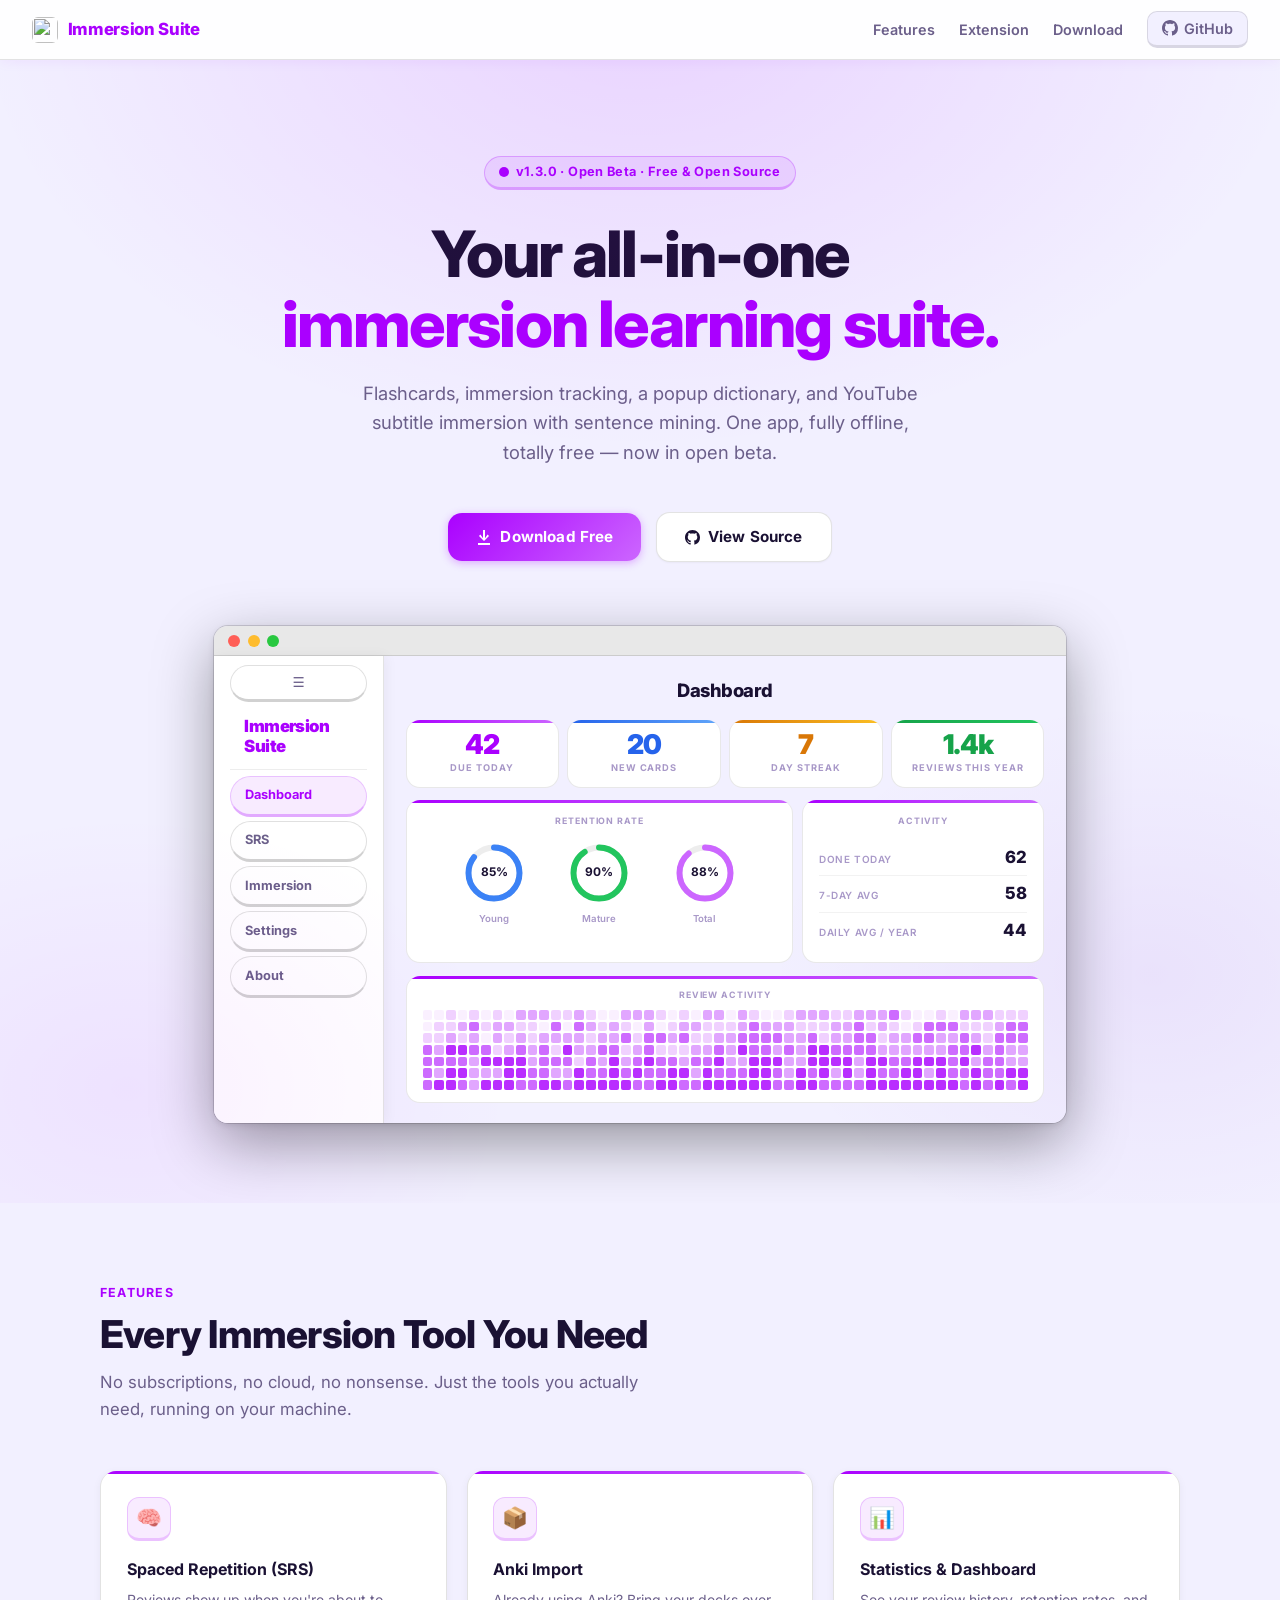
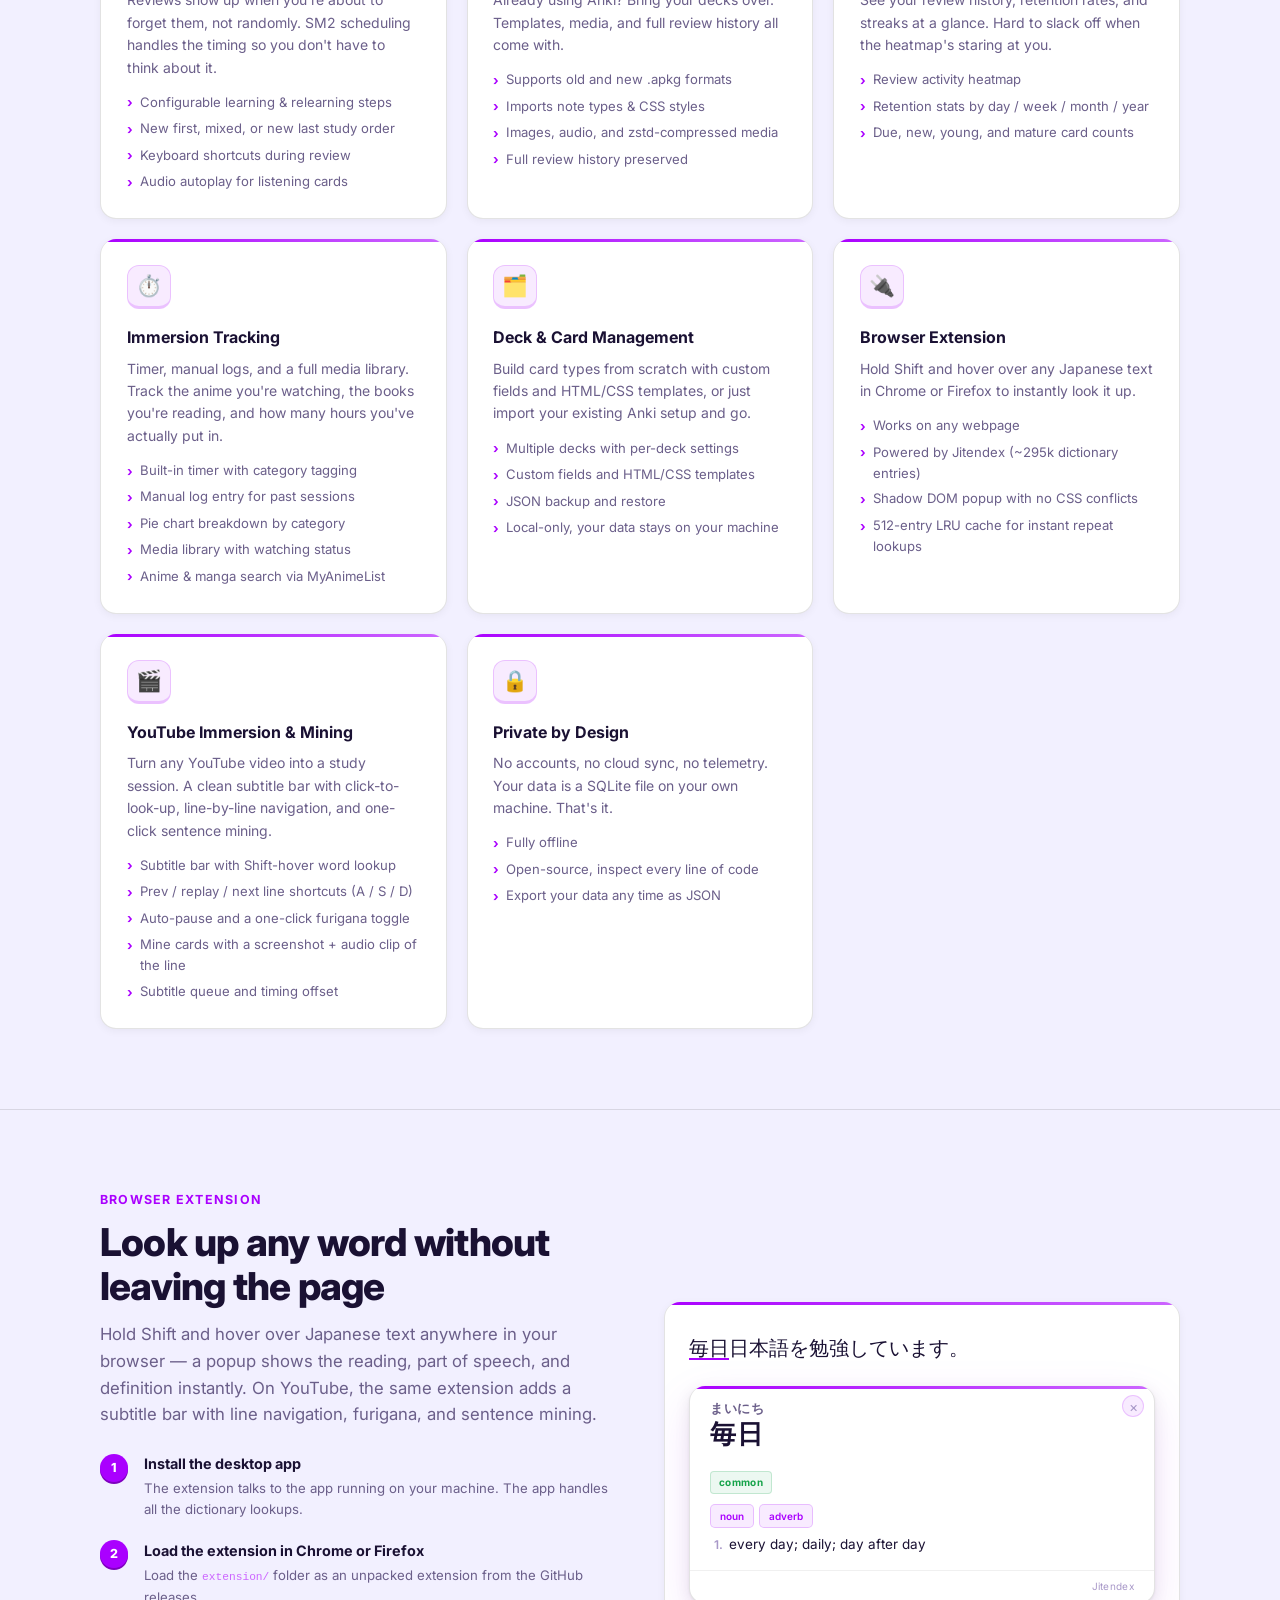
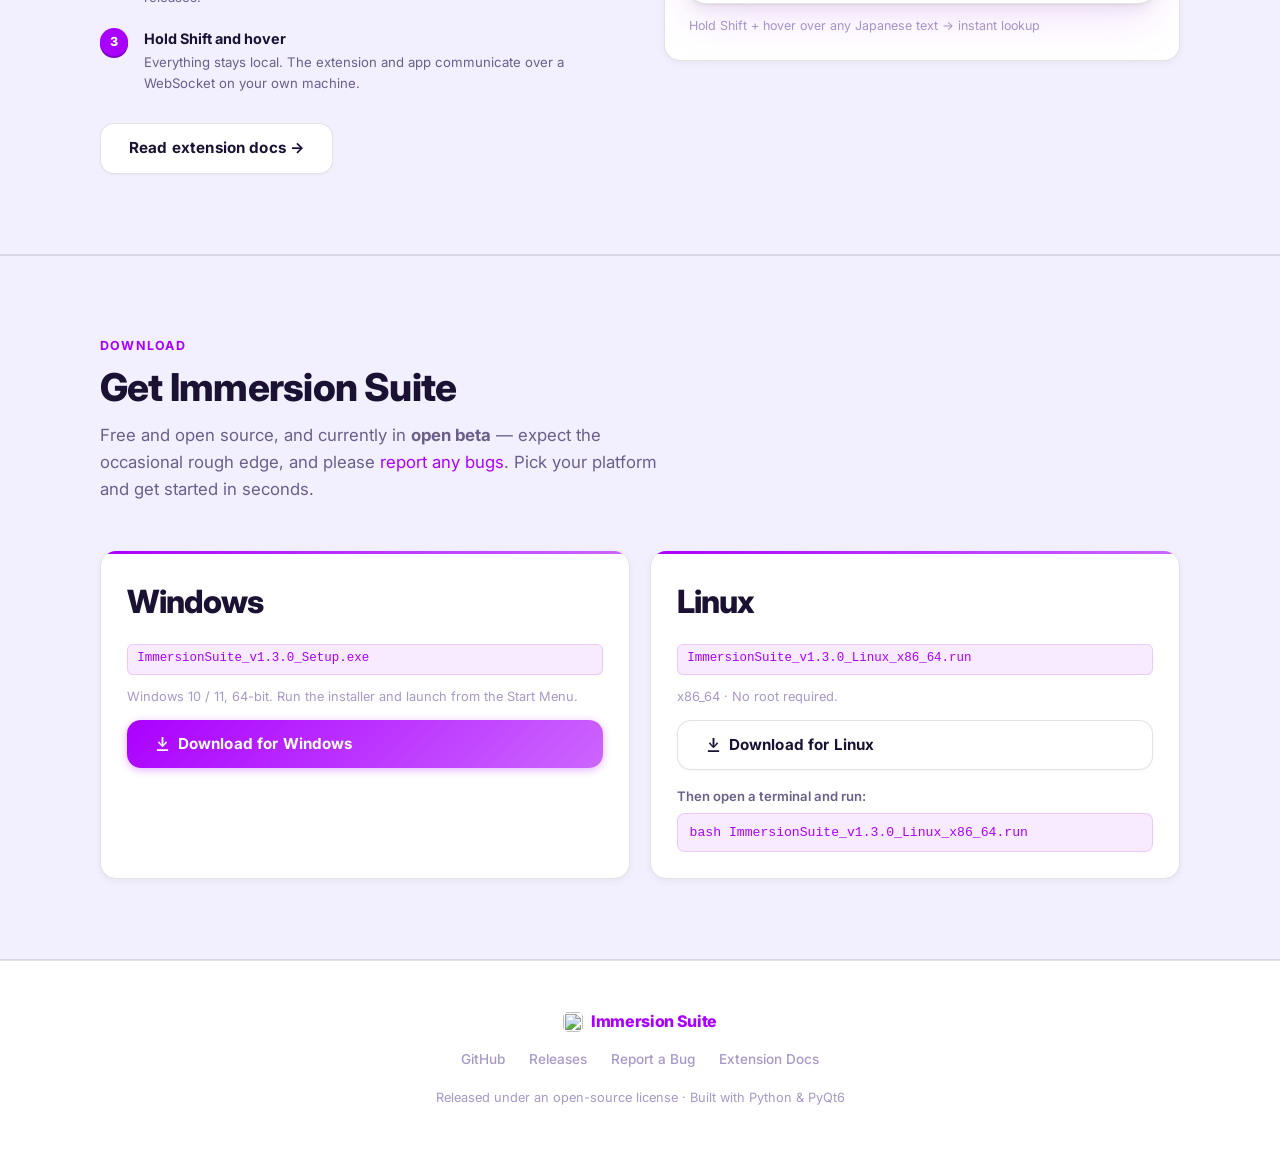
==== docs/index.html @ 28f7fea6 "Release v1.3.0: YouTube mining & extension Add YouTube immersion features and release notes: introdu" ====
<!DOCTYPE html>
<html lang="en">
<head>
  <meta charset="UTF-8" />
  <meta name="viewport" content="width=device-width, initial-scale=1.0" />
  <title>Immersion Suite: SRS, Dictionary &amp; YouTube Mining for Language Learners</title>
  <meta name="description" content="A free, open-source desktop app for language learners, now in open beta. Spaced-repetition flashcards, Anki import, statistics, a popup dictionary, and YouTube subtitle immersion with sentence mining." />
  <link rel="icon" href="icon.png" type="image/png" />
  <link rel="preconnect" href="https://fonts.googleapis.com" />
  <link rel="preconnect" href="https://fonts.gstatic.com" crossorigin />
  <link href="https://fonts.googleapis.com/css2?family=Inter:wght@400;500;600;700;800&display=swap" rel="stylesheet" />
  <style>
    :root {
      --accent:       #aa00ff;
      --accent-dark:  #7f00bf;
      --accent-light: #cc66ff;
      --accent-dim:   rgba(170, 0, 255, 0.08);
      --accent-glow:  rgba(170, 0, 255, 0.18);
      --bg:           #f2f0ff;
      --bg-surface:   #ffffff;
      --bg-card:      #ffffff;
      --bg-card-hover:#f8f5ff;
      --border:       rgba(0, 0, 0, 0.08);
      --border-md:    rgba(0, 0, 0, 0.11);
      --text-1:       #1a1133;
      --text-2:       #6b5f8a;
      --text-3:       #a898c8;
      --green:        #16a34a;
      --blue:         #2563eb;
      --amber:        #d97706;
    }

    *, *::before, *::after { box-sizing: border-box; margin: 0; padding: 0; }

    html { scroll-behavior: smooth; }

    body {
      font-family: 'Inter', system-ui, sans-serif;
      background: var(--bg);
      color: var(--text-1);
      line-height: 1.6;
      -webkit-font-smoothing: antialiased;
    }

    a { color: var(--accent); text-decoration: none; }
    a:hover { text-decoration: underline; }

    /* ── NAV ── */
    nav {
      position: sticky;
      top: 0;
      z-index: 100;
      display: flex;
      align-items: center;
      justify-content: space-between;
      padding: 0 2rem;
      height: 60px;
      background: rgba(255, 255, 255, 0.9);
      backdrop-filter: blur(14px);
      -webkit-backdrop-filter: blur(14px);
      border-bottom: 1.5px solid var(--border-md);
      box-shadow: 0 2px 12px rgba(170, 0, 255, 0.06);
    }

    .nav-brand {
      display: flex;
      align-items: center;
      gap: 0.6rem;
      font-weight: 800;
      font-size: 1.05rem;
      color: var(--accent);
      text-decoration: none;
      letter-spacing: -0.02em;
    }
    .nav-brand:hover { text-decoration: none; }

    .nav-links {
      display: flex;
      align-items: center;
      gap: 1.5rem;
      list-style: none;
    }
    .nav-links a {
      color: var(--text-2);
      font-size: 0.9rem;
      font-weight: 600;
      transition: color 0.15s;
    }
    .nav-links a:hover { color: var(--text-1); text-decoration: none; }

    .nav-github {
      display: flex;
      align-items: center;
      gap: 0.4rem;
      background: var(--bg);
      border: 1.5px solid var(--border-md);
      border-bottom: 3px solid var(--border-md);
      border-radius: 10px;
      padding: 0.32rem 0.85rem;
      font-size: 0.85rem;
      font-weight: 600;
      color: var(--text-2) !important;
      transition: border-color 0.15s, color 0.15s;
    }
    .nav-github:hover { border-color: var(--accent); color: var(--accent) !important; text-decoration: none; }

    /* ── HERO ── */
    .hero {
      position: relative;
      overflow: hidden;
      text-align: center;
      padding: 6rem 1.5rem 5rem;
    }

    .hero-glow {
      position: absolute;
      inset: 0;
      background:
        radial-gradient(ellipse 80% 60% at 50% -5%, rgba(170, 0, 255, 0.12) 0%, transparent 65%),
        radial-gradient(ellipse 50% 40% at 10% 90%, rgba(170, 0, 255, 0.06) 0%, transparent 60%),
        radial-gradient(ellipse 50% 40% at 90% 80%, rgba(100, 0, 200, 0.06) 0%, transparent 60%);
      pointer-events: none;
    }

    .hero-badge {
      display: inline-flex;
      align-items: center;
      gap: 0.4rem;
      background: var(--accent-dim);
      border: 1.5px solid rgba(170, 0, 255, 0.25);
      border-bottom: 3px solid rgba(170, 0, 255, 0.25);
      border-radius: 100px;
      padding: 0.3rem 0.9rem;
      font-size: 0.8rem;
      font-weight: 700;
      color: var(--accent);
      letter-spacing: 0.03em;
      margin-bottom: 1.8rem;
    }

    .hero h1 {
      font-size: clamp(2.4rem, 6vw, 4rem);
      font-weight: 800;
      line-height: 1.1;
      letter-spacing: -0.03em;
      margin-bottom: 1.2rem;
      color: var(--text-1);
    }

    .hero h1 span {
      background: linear-gradient(135deg, #aa00ff 0%, #aa00ff 100%);
      -webkit-background-clip: text;
      -webkit-text-fill-color: transparent;
      background-clip: text;
    }

    .hero-sub {
      font-size: 1.15rem;
      color: var(--text-2);
      max-width: 560px;
      margin: 0 auto 2.8rem;
    }

    .btn-row {
      display: flex;
      align-items: center;
      justify-content: center;
      flex-wrap: wrap;
      gap: 0.9rem;
    }

    /* Gradient buttons matching the app: glow-lift on hover, spring-squish on click */
    .btn {
      display: inline-flex;
      align-items: center;
      gap: 0.5rem;
      border-radius: 14px;
      padding: 0.75rem 1.75rem;
      font-size: 0.95rem;
      font-weight: 700;
      cursor: pointer;
      transition: box-shadow 0.18s, transform 0.14s cubic-bezier(0.34, 1.4, 0.64, 1), filter 0.15s, border-color 0.15s;
      text-decoration: none !important;
      border: none;
      letter-spacing: 0.01em;
    }
    .btn:hover { text-decoration: none !important; }

    .btn-primary {
      background: linear-gradient(135deg, #aa00ff, #cc66ff);
      color: #fff;
      box-shadow: 0 2px 8px rgba(170, 0, 255, 0.30);
    }
    .btn-primary:hover { filter: brightness(1.05); transform: translateY(-2px); box-shadow: 0 7px 20px rgba(170, 0, 255, 0.42); }
    .btn-primary:active { transform: scale(0.96); box-shadow: 0 2px 8px rgba(170, 0, 255, 0.30); }

    .btn-secondary {
      background: #ffffff;
      color: var(--text-1);
      border: 1.5px solid var(--border-md);
      box-shadow: 0 1px 2px rgba(0, 0, 0, 0.04);
    }
    .btn-secondary:hover { border-color: var(--accent); color: var(--accent); transform: translateY(-2px); box-shadow: 0 6px 16px rgba(170, 0, 255, 0.15); }
    .btn-secondary:active { transform: scale(0.96); }

    .btn-ghost {
      background: transparent;
      color: var(--text-2);
      border: 1.5px solid var(--border-md);
    }
    .btn-ghost:hover { color: var(--accent); border-color: var(--accent); transform: translateY(-2px); box-shadow: 0 6px 16px rgba(170, 0, 255, 0.15); }
    .btn-ghost:active { transform: scale(0.96); }

    /* ── APP PREVIEW ── */
    .preview-wrap {
      margin: 4rem auto 0;
      max-width: 900px;
      padding: 0 1.5rem;
    }

    /* Outer window chrome */
    .preview-card {
      border-radius: 14px;
      overflow: hidden;
      box-shadow: 0 2px 6px rgba(0,0,0,0.10), 0 20px 60px rgba(0,0,0,0.38), 0 0 0 1px rgba(0,0,0,0.14);
    }

    .preview-bar {
      background: #e8e8e8;
      border-bottom: 1px solid rgba(0,0,0,0.12);
      padding: 0.52rem 0.9rem;
      display: flex;
      align-items: center;
      gap: 0.45rem;
    }

    .preview-dot { width: 12px; height: 12px; border-radius: 50%; }
    .dot-red   { background: #ff5f57; }
    .dot-amber { background: #febc2e; }
    .dot-green { background: #28c840; }

    /* App shell: sidebar + main */
    .preview-body {
      display: grid;
      grid-template-columns: 170px 1fr;
      min-height: 340px;
      background: #f2f0ff; /* real --bg */
    }

    /* Sidebar: white, right border */
    .preview-sidebar {
      background: #ffffff;
      border-right: 1.5px solid rgba(0,0,0,0.11);
      box-shadow: 2px 0 12px rgba(0,0,0,0.05);
      display: flex;
      flex-direction: column;
      overflow: hidden;
    }

    .preview-toggle {
      background: #ffffff;
      border: 1.5px solid rgba(0,0,0,0.12);
      border-bottom: 3px solid rgba(0,0,0,0.18);
      border-radius: 50px;
      color: #6b5f8a;
      font-size: 0.85rem;
      font-weight: 700;
      padding: 0.42rem 1rem;
      margin: 0.6rem 1rem 0.1rem;
      cursor: default;
      text-align: center;
      display: block;
      line-height: 1.4;
    }

    .preview-brand {
      font-size: 1.05rem;
      font-weight: 900;
      color: #aa00ff;
      letter-spacing: -0.035em;
      padding: 0.75rem 0.75rem 0.8rem 1.9rem;
      line-height: 1.2;
      text-align: left;
    }

    .preview-nav {
      padding: 0.4rem 1rem;
      display: flex;
      flex-direction: column;
      gap: 4px;
    }

    .preview-nav-item {
      border-radius: 50px;
      padding: 0.52rem 0.9rem;
      font-size: 0.8rem;
      font-weight: 700;
      color: #6b5f8a;
      background: #ffffff;
      border: 1.5px solid rgba(0,0,0,0.12);
      border-bottom: 3px solid rgba(0,0,0,0.18);
      cursor: default;
      text-align: left;
      display: block;
    }
    .preview-nav-item.active {
      background: rgba(170,0,255,0.08);
      color: #aa00ff;
      border-color: rgba(170,0,255,0.18);
      border-bottom-color: rgba(170,0,255,0.28);
    }

    /* Main content area */
    .preview-main {
      padding: 1.25rem 1.35rem;
      display: flex;
      flex-direction: column;
      gap: 0.8rem;
      overflow: hidden;
    }

    .preview-page-title {
      font-size: 1.15rem;
      font-weight: 800;
      color: #1a1133;
      letter-spacing: -0.03em;
      margin-bottom: 0.1rem;
    }

    /* 3D pill button matching the real app's .btn-accent */
    .preview-btn {
      display: inline-flex;
      align-items: center;
      gap: 0.4rem;
      background: #aa00ff;
      color: #fff;
      font-size: 0.75rem;
      font-weight: 700;
      border-radius: 100px;
      padding: 0.38rem 0.9rem;
      border-bottom: 3px solid #7f00bf;
      letter-spacing: 0.01em;
      cursor: default;
      user-select: none;
    }

    /* KPI grid */
    .preview-kpi-grid {
      display: grid;
      grid-template-columns: repeat(4, 1fr);
      gap: 0.55rem;
    }

    .preview-kpi {
      background: #ffffff;
      border: 1.5px solid rgba(0,0,0,0.09);
      border-top: none;
      border-radius: 14px;
      padding: 0.7rem 0.85rem 0.65rem;
      position: relative;
      overflow: hidden;
    }
    .preview-kpi::before {
      content: '';
      position: absolute;
      top: 0; left: 0; right: 0;
      height: 3px;
      background: linear-gradient(90deg, var(--strip-a), var(--strip-b));
      border-radius: 14px 14px 0 0;
    }
    .preview-kpi.c-purple { --strip-a:#aa00ff; --strip-b:#cc66ff; }
    .preview-kpi.c-blue   { --strip-a:#2563eb; --strip-b:#60a5fa; }
    .preview-kpi.c-amber  { --strip-a:#d97706; --strip-b:#fbbf24; }
    .preview-kpi.c-green  { --strip-a:#16a34a; --strip-b:#22c55e; }

    .preview-kpi-val {
      font-size: 1.7rem;
      font-weight: 900;
      letter-spacing: -0.04em;
      line-height: 1;
      margin-bottom: 0.2rem;
    }
    .c-purple .preview-kpi-val { color: #aa00ff; }
    .c-blue   .preview-kpi-val { color: #2563eb; }
    .c-amber  .preview-kpi-val { color: #d97706; }
    .c-green  .preview-kpi-val { color: #16a34a; }

    .preview-kpi-label {
      font-size: 0.58rem;
      font-weight: 700;
      text-transform: uppercase;
      letter-spacing: 0.1em;
      color: #a898c8;
    }

    /* Two-column card row */
    .preview-card-row {
      display: grid;
      grid-template-columns: 1.6fr 1fr;
      gap: 0.55rem;
      flex: 1;
    }

    .preview-dash-card {
      background: #ffffff;
      border: 1.5px solid rgba(0,0,0,0.09);
      border-top: none;
      border-radius: 14px;
      padding: 0.85rem 1rem;
      position: relative;
      overflow: hidden;
    }
    .preview-dash-card::before {
      content: '';
      position: absolute;
      top: 0; left: 0; right: 0;
      height: 3px;
      background: linear-gradient(90deg, #aa00ff, #cc66ff);
      border-radius: 14px 14px 0 0;
    }

    .preview-card-title {
      font-size: 0.55rem;
      font-weight: 700;
      text-transform: uppercase;
      letter-spacing: 0.1em;
      color: #a898c8;
      margin-bottom: 0.7rem;
    }

    /* Retention rings */
    .preview-rings {
      display: flex;
      justify-content: space-evenly;
      align-items: flex-start;
    }

    .preview-ring-wrap {
      display: flex;
      flex-direction: column;
      align-items: center;
      gap: 0.25rem;
    }

    .preview-ring-label {
      font-size: 0.6rem;
      color: #a898c8;
      font-weight: 600;
    }

    /* Activity card rows */
    .preview-activity-row {
      display: flex;
      justify-content: space-between;
      align-items: baseline;
      padding: 0.28rem 0;
      border-bottom: 1px solid rgba(0,0,0,0.05);
    }
    .preview-activity-row:last-child { border-bottom: none; }

    .preview-act-val {
      font-size: 1.05rem;
      font-weight: 800;
      color: #1a1133;
    }

    .preview-act-label {
      font-size: 0.62rem;
      color: #a898c8;
      font-weight: 600;
      text-transform: uppercase;
      letter-spacing: 0.06em;
    }

    /* Heatmap at bottom */
    .preview-heatmap-card {
      background: #ffffff;
      border: 1.5px solid rgba(0,0,0,0.09);
      border-top: none;
      border-radius: 14px;
      padding: 0.75rem 1rem;
      position: relative;
      overflow: hidden;
    }
    .preview-heatmap-card::before {
      content: '';
      position: absolute;
      top: 0; left: 0; right: 0;
      height: 3px;
      background: linear-gradient(90deg, #aa00ff, #cc66ff);
      border-radius: 14px 14px 0 0;
    }

    .preview-heatmap-label {
      font-size: 0.55rem;
      font-weight: 700;
      text-transform: uppercase;
      letter-spacing: 0.1em;
      color: #a898c8;
      margin-bottom: 0.5rem;
    }

    .heatmap-grid {
      display: grid;
      grid-template-columns: repeat(52, 1fr);
      gap: 2px;
    }

    .hm-cell {
      aspect-ratio: 1;
      border-radius: 2px;
      background: rgba(170,0,255,0.06);
    }

    /* ── SECTION ── */
    .section {
      padding: 5rem 1.5rem;
    }

    .section-inner {
      max-width: 1080px;
      margin: 0 auto;
    }

    .section-label {
      font-size: 0.78rem;
      font-weight: 700;
      letter-spacing: 0.1em;
      text-transform: uppercase;
      color: var(--accent);
      margin-bottom: 0.6rem;
    }

    .section-title {
      font-size: clamp(1.7rem, 3.5vw, 2.4rem);
      font-weight: 800;
      letter-spacing: -0.02em;
      line-height: 1.15;
      margin-bottom: 0.8rem;
      color: var(--text-1);
    }

    .section-desc {
      color: var(--text-2);
      font-size: 1.05rem;
      max-width: 560px;
      margin-bottom: 3rem;
    }

    /* ── FEATURE GRID ── */
    .feature-grid {
      display: grid;
      grid-template-columns: repeat(auto-fit, minmax(260px, 1fr));
      gap: 1.25rem;
    }

    .feature-card {
      background: #ffffff;
      border: 1.5px solid var(--border-md);
      border-top: none;
      border-radius: 16px;
      padding: 1.6rem;
      transition: box-shadow 0.2s, transform 0.2s, border-color 0.2s;
      position: relative;
      overflow: hidden;
      box-shadow: 0 2px 8px rgba(0,0,0,0.05), inset 0 1px 0 #fff;
    }
    .feature-card::before {
      content: '';
      position: absolute;
      top: 0; left: 0; right: 0;
      height: 3px;
      background: linear-gradient(90deg, var(--accent), #cc66ff);
      border-radius: 16px 16px 0 0;
    }
    .feature-card:hover {
      box-shadow: 0 4px 20px rgba(170, 0, 255, 0.12), 0 2px 8px rgba(0,0,0,0.06);
      transform: translateY(-3px);
      border-color: rgba(170,0,255,0.2);
    }

    .feature-icon {
      width: 44px; height: 44px;
      border-radius: 12px;
      background: var(--accent-dim);
      border: 1.5px solid rgba(170,0,255,0.18);
      border-bottom: 3px solid rgba(170,0,255,0.18);
      display: flex;
      align-items: center;
      justify-content: center;
      font-size: 1.3rem;
      margin-bottom: 1rem;
    }

    .feature-title {
      font-size: 1rem;
      font-weight: 700;
      color: var(--text-1);
      margin-bottom: 0.45rem;
    }

    .feature-desc {
      font-size: 0.875rem;
      color: var(--text-2);
      line-height: 1.6;
    }

    .feature-list {
      list-style: none;
      margin-top: 0.8rem;
      display: flex;
      flex-direction: column;
      gap: 0.3rem;
    }
    .feature-list li {
      font-size: 0.82rem;
      color: var(--text-2);
      display: flex;
      align-items: flex-start;
      gap: 0.45rem;
    }
    .feature-list li::before {
      content: '›';
      color: var(--accent);
      font-weight: 700;
      flex-shrink: 0;
      margin-top: 0.05em;
    }

    /* ── EXTENSION SECTION ── */
    .ext-grid {
      display: grid;
      grid-template-columns: 1fr 1fr;
      gap: 3rem;
      align-items: center;
    }

    /* Demo context area around the popup */
    .ext-demo {
      background: #ffffff;
      border: 1.5px solid var(--border-md);
      border-top: none;
      border-radius: 16px;
      padding: 1.5rem;
      box-shadow: 0 2px 8px rgba(0,0,0,0.05);
      font-family: 'Inter', system-ui, sans-serif;
      position: relative;
      overflow: hidden;
    }
    .ext-demo::before {
      content: '';
      position: absolute;
      top: 0; left: 0; right: 0;
      height: 3px;
      background: linear-gradient(90deg, var(--accent), #cc66ff);
    }

    .ext-demo-text {
      font-size: 1.25rem;
      line-height: 2.2;
      color: var(--text-1);
      margin-bottom: 1rem;
    }

    .ext-demo-text .highlight {
      color: #1a1133;
      text-decoration: underline;
      text-decoration-color: #aa00ff;
      text-underline-offset: 3px;
      cursor: default;
    }

    /* The real popup matches POPUP_CSS from content.js exactly */
    .popup-mock {
      background: #ffffff;
      border: 1.5px solid rgba(0,0,0,0.11);
      border-top: none;
      border-radius: 16px;
      overflow: hidden;
      box-shadow:
        0 1px 3px rgba(0,0,0,0.06),
        0 4px 16px rgba(0,0,0,0.08),
        0 16px 48px rgba(170,0,255,0.10);
      position: relative;
      font-size: 14px;
      color: #1a1133;
    }
    .popup-mock::before {
      content: '';
      position: absolute;
      top: 0; left: 0; right: 0;
      height: 3px;
      background: linear-gradient(90deg, #aa00ff, #cc66ff);
    }

    .popup-entry {
      padding: 14px 20px 16px;
    }

    .popup-close {
      position: absolute;
      top: 9px; right: 10px;
      width: 22px; height: 22px;
      background: rgba(170,0,255,0.08);
      border: 1px solid rgba(170,0,255,0.18);
      border-radius: 50%;
      color: #a898c8;
      font-size: 14px;
      line-height: 22px;
      text-align: center;
      cursor: default;
    }

    .popup-kanji-row {
      display: flex;
      align-items: flex-end;
      gap: 10px;
      margin-bottom: 8px;
    }

    .popup-headword {
      font-size: 26px;
      font-weight: 700;
      color: #1a1133;
      letter-spacing: 0.02em;
      line-height: 2.2;
    }

    .popup-headword ruby {
      ruby-position: over;
    }

    .popup-headword ruby rt {
      font-size: 13px;
      font-weight: 600;
      color: #6b5f8a;
      letter-spacing: 0.04em;
      margin-bottom: 6px;
    }

    .popup-reason {
      display: inline-block;
      padding: 2px 8px 3px;
      font-size: 10px;
      font-weight: 600;
      color: #aa00ff;
      background: rgba(170,0,255,0.08);
      border: 1px solid rgba(170,0,255,0.18);
      border-radius: 5px;
      letter-spacing: 0.03em;
    }

    .popup-tags {
      display: flex;
      gap: 5px;
      margin-bottom: 10px;
    }

    .popup-tag {
      font-size: 10px;
      font-weight: 700;
      padding: 2px 8px 3px;
      border-radius: 4px;
      letter-spacing: 0.03em;
    }
    .popup-tag.common { color: #16a34a; background: rgba(22,163,74,0.08); border: 1px solid rgba(22,163,74,0.20); }
    .popup-tag.freq   { color: #d97706; background: rgba(217,119,6,0.08);  border: 1px solid rgba(217,119,6,0.20); }

    .popup-pos-row {
      display: flex;
      gap: 5px;
      margin-bottom: 6px;
    }

    .popup-pos {
      font-size: 10px;
      font-weight: 600;
      color: #aa00ff;
      padding: 3px 9px;
      background: rgba(170,0,255,0.08);
      border: 1px solid rgba(170,0,255,0.20);
      border-radius: 5px;
      text-transform: lowercase;
    }

    .popup-gloss-list {
      display: flex;
      flex-direction: column;
      gap: 2px;
    }

    .popup-gloss {
      font-size: 13.5px;
      color: #1a1133;
      line-height: 1.55;
      padding-left: 4px;
    }

    .popup-gloss-num {
      color: #a898c8;
      font-size: 12px;
      font-weight: 600;
      margin-right: 2px;
    }

    .popup-source {
      padding: 7px 20px 9px;
      font-size: 10px;
      color: #a898c8;
      text-align: right;
      letter-spacing: 0.03em;
      border-top: 1px solid rgba(0,0,0,0.06);
    }

    .ext-steps {
      display: flex;
      flex-direction: column;
      gap: 1.2rem;
      margin-top: 1rem;
    }

    .ext-step {
      display: flex;
      gap: 1rem;
      align-items: flex-start;
    }

    .step-num {
      width: 28px; height: 28px;
      border-radius: 50%;
      background: var(--accent);
      color: #fff;
      font-size: 0.78rem;
      font-weight: 800;
      display: flex;
      align-items: center;
      justify-content: center;
      flex-shrink: 0;
      margin-top: 0.1em;
      box-shadow: 0 2px 0 var(--accent-dark);
    }

    .step-body strong {
      display: block;
      font-size: 0.9rem;
      color: var(--text-1);
      margin-bottom: 0.15rem;
    }

    .step-body p {
      font-size: 0.825rem;
      color: var(--text-2);
    }

    /* ── DOWNLOAD ── */
    .download-section {
      background: var(--bg);
      border-top: 1.5px solid var(--border-md);
      border-bottom: 1.5px solid var(--border-md);
    }

    .download-grid {
      display: grid;
      grid-template-columns: repeat(auto-fit, minmax(240px, 1fr));
      gap: 1.25rem;
      margin-top: 2.5rem;
    }

    .download-card {
      background: #ffffff;
      border: 1.5px solid var(--border-md);
      border-top: none;
      border-radius: 16px;
      padding: 1.6rem;
      display: flex;
      flex-direction: column;
      gap: 0.75rem;
      position: relative;
      overflow: hidden;
      box-shadow: 0 2px 8px rgba(0,0,0,0.05);
      transition: box-shadow 0.2s, transform 0.2s;
    }
    .download-card::before {
      content: '';
      position: absolute;
      top: 0; left: 0; right: 0;
      height: 3px;
      background: linear-gradient(90deg, var(--accent), #cc66ff);
      border-radius: 16px 16px 0 0;
    }
    .download-card:hover {
      box-shadow: 0 4px 20px rgba(170,0,255,0.12);
      transform: translateY(-2px);
    }

    .dl-platform {
      font-size: 2rem;
      font-weight: 800;
      letter-spacing: -0.03em;
      color: var(--text-1);
      margin-bottom: 0.25rem;
    }

    .dl-file {
      font-family: 'Courier New', monospace;
      font-size: 0.78rem;
      color: var(--accent);
      background: var(--accent-dim);
      border: 1px solid rgba(170,0,255,0.15);
      border-radius: 6px;
      padding: 0.3rem 0.6rem;
    }

    .dl-note {
      font-size: 0.8rem;
      color: var(--text-3);
    }

    /* ── SOURCE ── */

    /* ── FOOTER ── */
    footer {
      padding: 3rem 1.5rem;
      text-align: center;
      background: #ffffff;
      border-top: 1.5px solid var(--border-md);
    }

    .footer-logo {
      display: inline-flex;
      align-items: center;
      gap: 0.5rem;
      font-weight: 800;
      font-size: 1rem;
      color: var(--accent);
      margin-bottom: 0.75rem;
      letter-spacing: -0.02em;
    }

    .footer-links {
      display: flex;
      justify-content: center;
      gap: 1.5rem;
      list-style: none;
      margin-bottom: 1rem;
    }

    .footer-links a {
      font-size: 0.85rem;
      font-weight: 500;
      color: var(--text-3);
    }
    .footer-links a:hover { color: var(--text-2); }

    .footer-copy {
      font-size: 0.8rem;
      color: var(--text-3);
    }

    /* ── UTILITIES ── */
    .divider { border: none; border-top: 1.5px solid var(--border-md); margin: 0; }

    .tag {
      display: inline-flex;
      align-items: center;
      gap: 0.3rem;
      background: var(--accent-dim);
      border: 1px solid rgba(170,0,255,0.2);
      color: var(--accent);
      border-radius: 6px;
      padding: 0.15rem 0.55rem;
      font-size: 0.75rem;
      font-weight: 600;
    }

    /* ── RESPONSIVE ── */
    @media (max-width: 720px) {
      nav { padding: 0 1rem; }
      .nav-links { gap: 0.9rem; }

      .preview-body { grid-template-columns: 1fr; }
      .preview-sidebar { display: none; }

      .ext-grid { grid-template-columns: 1fr; }
      .ext-demo { order: -1; }
    }
  </style>
</head>
<body>

<!-- Comment -->
<!-- ── NAV ── -->
<nav>
  <a class="nav-brand" href="#">
    <img src="icon.png" width="26" height="26" alt="" style="border-radius:6px;" />
    Immersion Suite
  </a>
  <ul class="nav-links">
    <li><a href="#features">Features</a></li>
    <li><a href="#extension">Extension</a></li>
    <li><a href="#download">Download</a></li>
    <li>
      <a class="nav-github" href="https://github.com/Mezuna-dev/Immersion-Suite" target="_blank" rel="noopener">
        <svg width="16" height="16" viewBox="0 0 16 16" fill="currentColor" aria-hidden="true">
          <path d="M8 0C3.58 0 0 3.58 0 8c0 3.54 2.29 6.53 5.47 7.59.4.07.55-.17.55-.38
          0-.19-.01-.82-.01-1.49-2.01.37-2.53-.49-2.69-.94-.09-.23-.48-.94-.82-1.13-.28-.15-.68-.52
          -.01-.53.63-.01 1.08.58 1.23.82.72 1.21 1.87.87 2.33.66.07-.52.28-.87.51-1.07-1.78-.2
          -3.64-.89-3.64-3.95 0-.87.31-1.59.82-2.15-.08-.2-.36-1.02.08-2.12 0 0 .67-.21 2.2.82
          .64-.18 1.32-.27 2-.27.68 0 1.36.09 2 .27 1.53-1.04 2.2-.82 2.2-.82.44 1.1.16 1.92.08
          2.12.51.56.82 1.27.82 2.15 0 3.07-1.87 3.75-3.65 3.95.29.25.54.73.54 1.48 0 1.07-.01
          1.93-.01 2.2 0 .21.15.46.55.38A8.013 8.013 0 0016 8c0-4.42-3.58-8-8-8z"/>
        </svg>
        GitHub
      </a>
    </li>
  </ul>
</nav>

<!-- ── HERO ── -->
<section class="hero">
  <div class="hero-glow" aria-hidden="true"></div>

  <div class="hero-badge">
    <svg width="10" height="10" viewBox="0 0 10 10" fill="currentColor" aria-hidden="true">
      <circle cx="5" cy="5" r="5"/>
    </svg>
    v1.3.0 · Open Beta · Free &amp; Open Source
  </div>

  <h1>Your all-in-one<br><span>immersion learning suite.</span></h1>

  <p class="hero-sub">
    Flashcards, immersion tracking, a popup dictionary, and YouTube subtitle immersion with sentence mining. One app, fully offline, totally free &mdash; now in open beta.
  </p>

  <div class="btn-row">
    <a class="btn btn-primary" href="#download">
      <svg width="16" height="16" viewBox="0 0 16 16" fill="currentColor" aria-hidden="true">
        <path d="M8 12l-5-5 1.4-1.4L7 9.2V1h2v8.2l2.6-3.6L13 7l-5 5zm-6 2h12v2H2v-2z"/>
      </svg>
      Download Free
    </a>
    <a class="btn btn-secondary" href="https://github.com/Mezuna-dev/Immersion-Suite" target="_blank" rel="noopener">
      <svg width="15" height="15" viewBox="0 0 16 16" fill="currentColor" aria-hidden="true">
        <path d="M8 0C3.58 0 0 3.58 0 8c0 3.54 2.29 6.53 5.47 7.59.4.07.55-.17.55-.38
        0-.19-.01-.82-.01-1.49-2.01.37-2.53-.49-2.69-.94-.09-.23-.48-.94-.82-1.13-.28-.15-.68-.52
        -.01-.53.63-.01 1.08.58 1.23.82.72 1.21 1.87.87 2.33.66.07-.52.28-.87.51-1.07-1.78-.2
        -3.64-.89-3.64-3.95 0-.87.31-1.59.82-2.15-.08-.2-.36-1.02.08-2.12 0 0 .67-.21 2.2.82
        .64-.18 1.32-.27 2-.27.68 0 1.36.09 2 .27 1.53-1.04 2.2-.82 2.2-.82.44 1.1.16 1.92.08
        2.12.51.56.82 1.27.82 2.15 0 3.07-1.87 3.75-3.65 3.95.29.25.54.73.54 1.48 0 1.07-.01
        1.93-.01 2.2 0 .21.15.46.55.38A8.013 8.013 0 0016 8c0-4.42-3.58-8-8-8z"/>
      </svg>
      View Source
    </a>
  </div>

  <!-- App preview -->
  <div class="preview-wrap" aria-hidden="true">
    <div class="preview-card">
      <!-- macOS-style title bar -->
      <div class="preview-bar">
        <div class="preview-dot dot-red"></div>
        <div class="preview-dot dot-amber"></div>
        <div class="preview-dot dot-green"></div>
      </div>
      <!-- App shell -->
      <div class="preview-body">
        <!-- White sidebar -->
        <div class="preview-sidebar">
          <div class="preview-toggle">☰</div>
          <div class="preview-brand">Immersion<br>Suite</div>
          <div style="height:1px;background:rgba(0,0,0,0.07);margin:0 1rem;"></div>
          <div class="preview-nav">
            <div class="preview-nav-item active">Dashboard</div>
            <div class="preview-nav-item">SRS</div>
            <div class="preview-nav-item">Immersion</div>
            <div class="preview-nav-item">Settings</div>
            <div class="preview-nav-item">About</div>
          </div>
        </div>
        <!-- Lavender main area -->
        <div class="preview-main">
          <div class="preview-page-title">Dashboard</div>

          <!-- 4-card KPI row -->
          <div class="preview-kpi-grid">
            <div class="preview-kpi c-purple">
              <div class="preview-kpi-val">42</div>
              <div class="preview-kpi-label">Due Today</div>
            </div>
            <div class="preview-kpi c-blue">
              <div class="preview-kpi-val">20</div>
              <div class="preview-kpi-label">New Cards</div>
            </div>
            <div class="preview-kpi c-amber">
              <div class="preview-kpi-val">7</div>
              <div class="preview-kpi-label">Day Streak</div>
            </div>
            <div class="preview-kpi c-green">
              <div class="preview-kpi-val">1.4k</div>
              <div class="preview-kpi-label">Reviews This Year</div>
            </div>
          </div>

          <!-- Retention + Activity cards -->
          <div class="preview-card-row">
            <!-- Retention card with SVG rings -->
            <div class="preview-dash-card">
              <div class="preview-card-title">Retention Rate</div>
              <div class="preview-rings">
                <div class="preview-ring-wrap">
                  <svg viewBox="0 0 80 80" width="68" height="68">
                    <circle cx="40" cy="40" r="30" fill="none" stroke="rgba(0,0,0,0.07)" stroke-width="7"/>
                    <circle cx="40" cy="40" r="30" fill="none" stroke="#3b82f6" stroke-width="7"
                      stroke-dasharray="188.5" stroke-dashoffset="28" stroke-linecap="round"
                      transform="rotate(-90 40 40)"/>
                    <text x="40" y="44" text-anchor="middle" font-size="14" font-weight="700" fill="#1a1133" font-family="Inter,sans-serif">85%</text>
                  </svg>
                  <div class="preview-ring-label">Young</div>
                </div>
                <div class="preview-ring-wrap">
                  <svg viewBox="0 0 80 80" width="68" height="68">
                    <circle cx="40" cy="40" r="30" fill="none" stroke="rgba(0,0,0,0.07)" stroke-width="7"/>
                    <circle cx="40" cy="40" r="30" fill="none" stroke="#22c55e" stroke-width="7"
                      stroke-dasharray="188.5" stroke-dashoffset="19" stroke-linecap="round"
                      transform="rotate(-90 40 40)"/>
                    <text x="40" y="44" text-anchor="middle" font-size="14" font-weight="700" fill="#1a1133" font-family="Inter,sans-serif">90%</text>
                  </svg>
                  <div class="preview-ring-label">Mature</div>
                </div>
                <div class="preview-ring-wrap">
                  <svg viewBox="0 0 80 80" width="68" height="68">
                    <circle cx="40" cy="40" r="30" fill="none" stroke="rgba(0,0,0,0.07)" stroke-width="7"/>
                    <circle cx="40" cy="40" r="30" fill="none" stroke="#cc66ff" stroke-width="7"
                      stroke-dasharray="188.5" stroke-dashoffset="22" stroke-linecap="round"
                      transform="rotate(-90 40 40)"/>
                    <text x="40" y="44" text-anchor="middle" font-size="14" font-weight="700" fill="#1a1133" font-family="Inter,sans-serif">88%</text>
                  </svg>
                  <div class="preview-ring-label">Total</div>
                </div>
              </div>
            </div>

            <!-- Activity card -->
            <div class="preview-dash-card">
              <div class="preview-card-title">Activity</div>
              <div class="preview-activity-row">
                <div class="preview-act-label">Done Today</div>
                <div class="preview-act-val">62</div>
              </div>
              <div class="preview-activity-row">
                <div class="preview-act-label">7-Day Avg</div>
                <div class="preview-act-val">58</div>
              </div>
              <div class="preview-activity-row">
                <div class="preview-act-label">Daily Avg / Year</div>
                <div class="preview-act-val">44</div>
              </div>
            </div>
          </div>

          <!-- Heatmap card -->
          <div class="preview-heatmap-card">
            <div class="preview-heatmap-label">Review Activity</div>
            <div class="heatmap-grid" id="heatmap"></div>
          </div>
        </div>
      </div>
    </div>
  </div>
</section>

<!-- ── FEATURES ── -->
<section class="section" id="features">
  <div class="section-inner">
    <div class="section-label">Features</div>
    <h2 class="section-title">Every Immersion Tool You Need</h2>
    <p class="section-desc">
      No subscriptions, no cloud, no nonsense. Just the tools you actually need, running on your machine.
    </p>

    <div class="feature-grid">
      <div class="feature-card">
        <div class="feature-icon">🧠</div>
        <div class="feature-title">Spaced Repetition (SRS)</div>
        <div class="feature-desc">
          Reviews show up when you're about to forget them, not randomly. SM2 scheduling handles the timing so you don't have to think about it.
        </div>
        <ul class="feature-list">
          <li>Configurable learning &amp; relearning steps</li>
          <li>New first, mixed, or new last study order</li>
          <li>Keyboard shortcuts during review</li>
          <li>Audio autoplay for listening cards</li>
        </ul>
      </div>

      <div class="feature-card">
        <div class="feature-icon">📦</div>
        <div class="feature-title">Anki Import</div>
        <div class="feature-desc">
          Already using Anki? Bring your decks over. Templates, media, and full review history all come with.
        </div>
        <ul class="feature-list">
          <li>Supports old and new .apkg formats</li>
          <li>Imports note types &amp; CSS styles</li>
          <li>Images, audio, and zstd-compressed media</li>
          <li>Full review history preserved</li>
        </ul>
      </div>

      <div class="feature-card">
        <div class="feature-icon">📊</div>
        <div class="feature-title">Statistics &amp; Dashboard</div>
        <div class="feature-desc">
          See your review history, retention rates, and streaks at a glance. Hard to slack off when the heatmap's staring at you.
        </div>
        <ul class="feature-list">
          <li>Review activity heatmap</li>
          <li>Retention stats by day / week / month / year</li>
          <li>Due, new, young, and mature card counts</li>
        </ul>
      </div>

      <div class="feature-card">
        <div class="feature-icon">⏱️</div>
        <div class="feature-title">Immersion Tracking</div>
        <div class="feature-desc">
          Timer, manual logs, and a full media library. Track the anime you're watching, the books you're reading, and how many hours you've actually put in.
        </div>
        <ul class="feature-list">
          <li>Built-in timer with category tagging</li>
          <li>Manual log entry for past sessions</li>
          <li>Pie chart breakdown by category</li>
          <li>Media library with watching status</li>
          <li>Anime &amp; manga search via MyAnimeList</li>
        </ul>
      </div>

      <div class="feature-card">
        <div class="feature-icon">🗂️</div>
        <div class="feature-title">Deck &amp; Card Management</div>
        <div class="feature-desc">
          Build card types from scratch with custom fields and HTML/CSS templates, or just import your existing Anki setup and go.
        </div>
        <ul class="feature-list">
          <li>Multiple decks with per-deck settings</li>
          <li>Custom fields and HTML/CSS templates</li>
          <li>JSON backup and restore</li>
          <li>Local-only, your data stays on your machine</li>
        </ul>
      </div>

      <div class="feature-card">
        <div class="feature-icon">🔌</div>
        <div class="feature-title">Browser Extension</div>
        <div class="feature-desc">
          Hold Shift and hover over any Japanese text in Chrome or Firefox to instantly
          look it up.
        </div>
        <ul class="feature-list">
          <li>Works on any webpage</li>
          <li>Powered by Jitendex (~295k dictionary entries)</li>
          <li>Shadow DOM popup with no CSS conflicts</li>
          <li>512-entry LRU cache for instant repeat lookups</li>
        </ul>
      </div>

      <div class="feature-card">
        <div class="feature-icon">🎬</div>
        <div class="feature-title">YouTube Immersion &amp; Mining</div>
        <div class="feature-desc">
          Turn any YouTube video into a study session. A clean subtitle bar with click-to-look-up, line-by-line navigation, and one-click sentence mining.
        </div>
        <ul class="feature-list">
          <li>Subtitle bar with Shift-hover word lookup</li>
          <li>Prev / replay / next line shortcuts (A / S / D)</li>
          <li>Auto-pause and a one-click furigana toggle</li>
          <li>Mine cards with a screenshot + audio clip of the line</li>
          <li>Subtitle queue and timing offset</li>
        </ul>
      </div>

      <div class="feature-card">
        <div class="feature-icon">🔒</div>
        <div class="feature-title">Private by Design</div>
        <div class="feature-desc">
          No accounts, no cloud sync, no telemetry. Your data is a SQLite file on your own machine. That's it.
        </div>
        <ul class="feature-list">
          <li>Fully offline</li>
          <li>Open-source, inspect every line of code</li>
          <li>Export your data any time as JSON</li>
        </ul>
      </div>
    </div>
  </div>
</section>

<hr class="divider" />

<!-- ── BROWSER EXTENSION ── -->
<section class="section" id="extension">
  <div class="section-inner">
    <div class="ext-grid">
      <div>
        <div class="section-label">Browser Extension</div>
        <h2 class="section-title">Look up any word without leaving the page</h2>
        <p class="section-desc" style="margin-bottom:1.5rem;">
          Hold Shift and hover over Japanese text anywhere in your browser &mdash; a popup shows the reading, part of speech, and definition instantly. On YouTube, the same extension adds a subtitle bar with line navigation, furigana, and sentence mining.
        </p>

        <div class="ext-steps">
          <div class="ext-step">
            <div class="step-num">1</div>
            <div class="step-body">
              <strong>Install the desktop app</strong>
              <p>The extension talks to the app running on your machine. The app handles all the dictionary lookups.</p>
            </div>
          </div>
          <div class="ext-step">
            <div class="step-num">2</div>
            <div class="step-body">
              <strong>Load the extension in Chrome or Firefox</strong>
              <p>Load the <code style="color:var(--accent-light);font-size:0.85em;">extension/</code> folder as an unpacked extension from the GitHub releases.</p>
            </div>
          </div>
          <div class="ext-step">
            <div class="step-num">3</div>
            <div class="step-body">
              <strong>Hold Shift and hover</strong>
              <p>Everything stays local. The extension and app communicate over a WebSocket on your own machine.</p>
            </div>
          </div>
        </div>

        <div style="margin-top:1.8rem;">
          <a class="btn btn-secondary" href="https://github.com/Mezuna-dev/Immersion-Suite/blob/main/docs/browser-extension.md" target="_blank" rel="noopener">
            Read extension docs →
          </a>
        </div>
      </div>

      <div class="ext-demo">
        <!-- Sample Japanese text on a simulated webpage -->
        <p class="ext-demo-text">
          <span class="highlight">毎日</span>日本語を勉強しています。
        </p>
        <!-- The popup, styled to match POPUP_CSS in content.js exactly -->
        <div class="popup-mock">
          <div class="popup-close">×</div>
          <div class="popup-entry">
            <div class="popup-kanji-row">
              <div class="popup-headword">
                <ruby>毎日<rt>まいにち</rt></ruby>
              </div>
            </div>
            <div class="popup-tags">
              <span class="popup-tag common">common</span>
            </div>
            <div class="popup-pos-row">
              <span class="popup-pos">noun</span>
              <span class="popup-pos">adverb</span>
            </div>
            <div class="popup-gloss-list">
              <div class="popup-gloss"><span class="popup-gloss-num">1.</span> every day; daily; day after day</div>
            </div>
          </div>
          <div class="popup-source">Jitendex</div>
        </div>
        <p style="font-size:0.78rem;color:var(--text-3);margin-top:0.75rem;">
          Hold Shift + hover over any Japanese text → instant lookup
        </p>
      </div>
    </div>
  </div>
</section>

<hr class="divider" />

<!-- ── DOWNLOAD ── -->
<section class="section download-section" id="download">
  <div class="section-inner">
    <div class="section-label">Download</div>
    <h2 class="section-title">Get Immersion Suite</h2>
    <p class="section-desc">
      Free and open source, and currently in <strong>open beta</strong> &mdash; expect the occasional rough edge, and please <a href="https://github.com/Mezuna-dev/Immersion-Suite/issues">report any bugs</a>. Pick your platform and get started in seconds.
    </p>

    <div class="download-grid">
      <div class="download-card">
        <div class="dl-platform">Windows
        </div>
        <div class="dl-file">ImmersionSuite_v1.3.0_Setup.exe</div>
        <p class="dl-note">Windows 10 / 11, 64-bit. Run the installer and launch from the Start Menu.</p>
        <a class="btn btn-primary" href="https://github.com/Mezuna-dev/Immersion-Suite/releases/latest/download/ImmersionSuite_v1.3.0_Setup.exe">
          <svg width="15" height="15" viewBox="0 0 16 16" fill="currentColor" aria-hidden="true">
            <path d="M8 12l-5-5 1.4-1.4L7 9.2V1h2v8.2l2.6-3.6L13 7l-5 5zm-6 2h12v2H2v-2z"/>
          </svg>
          Download for Windows
        </a>
      </div>

      <div class="download-card">
        <div class="dl-platform">Linux</div>
        <div class="dl-file">ImmersionSuite_v1.3.0_Linux_x86_64.run</div>
        <p class="dl-note">x86_64 · No root required.</p>
        <a class="btn btn-secondary" href="https://github.com/Mezuna-dev/Immersion-Suite/releases/latest/download/ImmersionSuite_v1.3.0_Linux_x86_64.run">
          <svg width="15" height="15" viewBox="0 0 16 16" fill="currentColor" aria-hidden="true">
            <path d="M8 12l-5-5 1.4-1.4L7 9.2V1h2v8.2l2.6-3.6L13 7l-5 5zm-6 2h12v2H2v-2z"/>
          </svg>
          Download for Linux
        </a>
        <div style="margin-top:0.25rem;">
          <p style="font-size:0.82rem;font-weight:600;color:var(--text-2);margin-bottom:0.4rem;">Then open a terminal and run:</p>
          <code style="font-size:0.82rem;color:var(--accent);background:var(--accent-dim);border:1px solid rgba(170,0,255,0.15);border-radius:8px;padding:0.5rem 0.75rem;display:block;word-break:break-all;">bash ImmersionSuite_v1.3.0_Linux_x86_64.run</code>
        </div>
      </div>
    </div>

  </div>
</section>

<!-- ── FOOTER ── -->
<footer>
  <div class="footer-logo">
    <img src="icon.png" width="20" height="20" alt="" style="border-radius:5px;" />
    Immersion Suite
  </div>
  <ul class="footer-links">
    <li><a href="https://github.com/Mezuna-dev/Immersion-Suite" target="_blank" rel="noopener">GitHub</a></li>
    <li><a href="https://github.com/Mezuna-dev/Immersion-Suite/releases" target="_blank" rel="noopener">Releases</a></li>
    <li><a href="https://github.com/Mezuna-dev/Immersion-Suite/issues" target="_blank" rel="noopener">Report a Bug</a></li>
    <li><a href="https://github.com/Mezuna-dev/Immersion-Suite/blob/main/docs/browser-extension.md" target="_blank" rel="noopener">Extension Docs</a></li>
  </ul>
  <p class="footer-copy">
    Released under an open-source license · Built with Python &amp; PyQt6
  </p>
</footer>

<script>
  // Generate heatmap cells: 52 weeks x 7 days, purple shades on white
  (function () {
    const grid = document.getElementById('heatmap');
    if (!grid) return;
    const shades = [
      'rgba(170,0,255,0.06)',
      'rgba(170,0,255,0.18)',
      'rgba(170,0,255,0.35)',
      'rgba(170,0,255,0.58)',
      'rgba(170,0,255,0.82)',
    ];
    const weeks = 52;
    const days  = 7;
    let s = 42;
    function rand() { s = (s * 1664525 + 1013904223) & 0xffffffff; return (s >>> 0) / 0xffffffff; }

    for (let w = 0; w < weeks; w++) {
      for (let d = 0; d < days; d++) {
        const cell = document.createElement('div');
        cell.className = 'hm-cell';
        const base  = (w / weeks) * 0.65;
        const noise = rand() * 0.55;
        const level = Math.min(4, Math.floor((base + noise) * 5));
        cell.style.background = shades[level];
        grid.appendChild(cell);
      }
    }
  })();
</script>

</body>
</html>
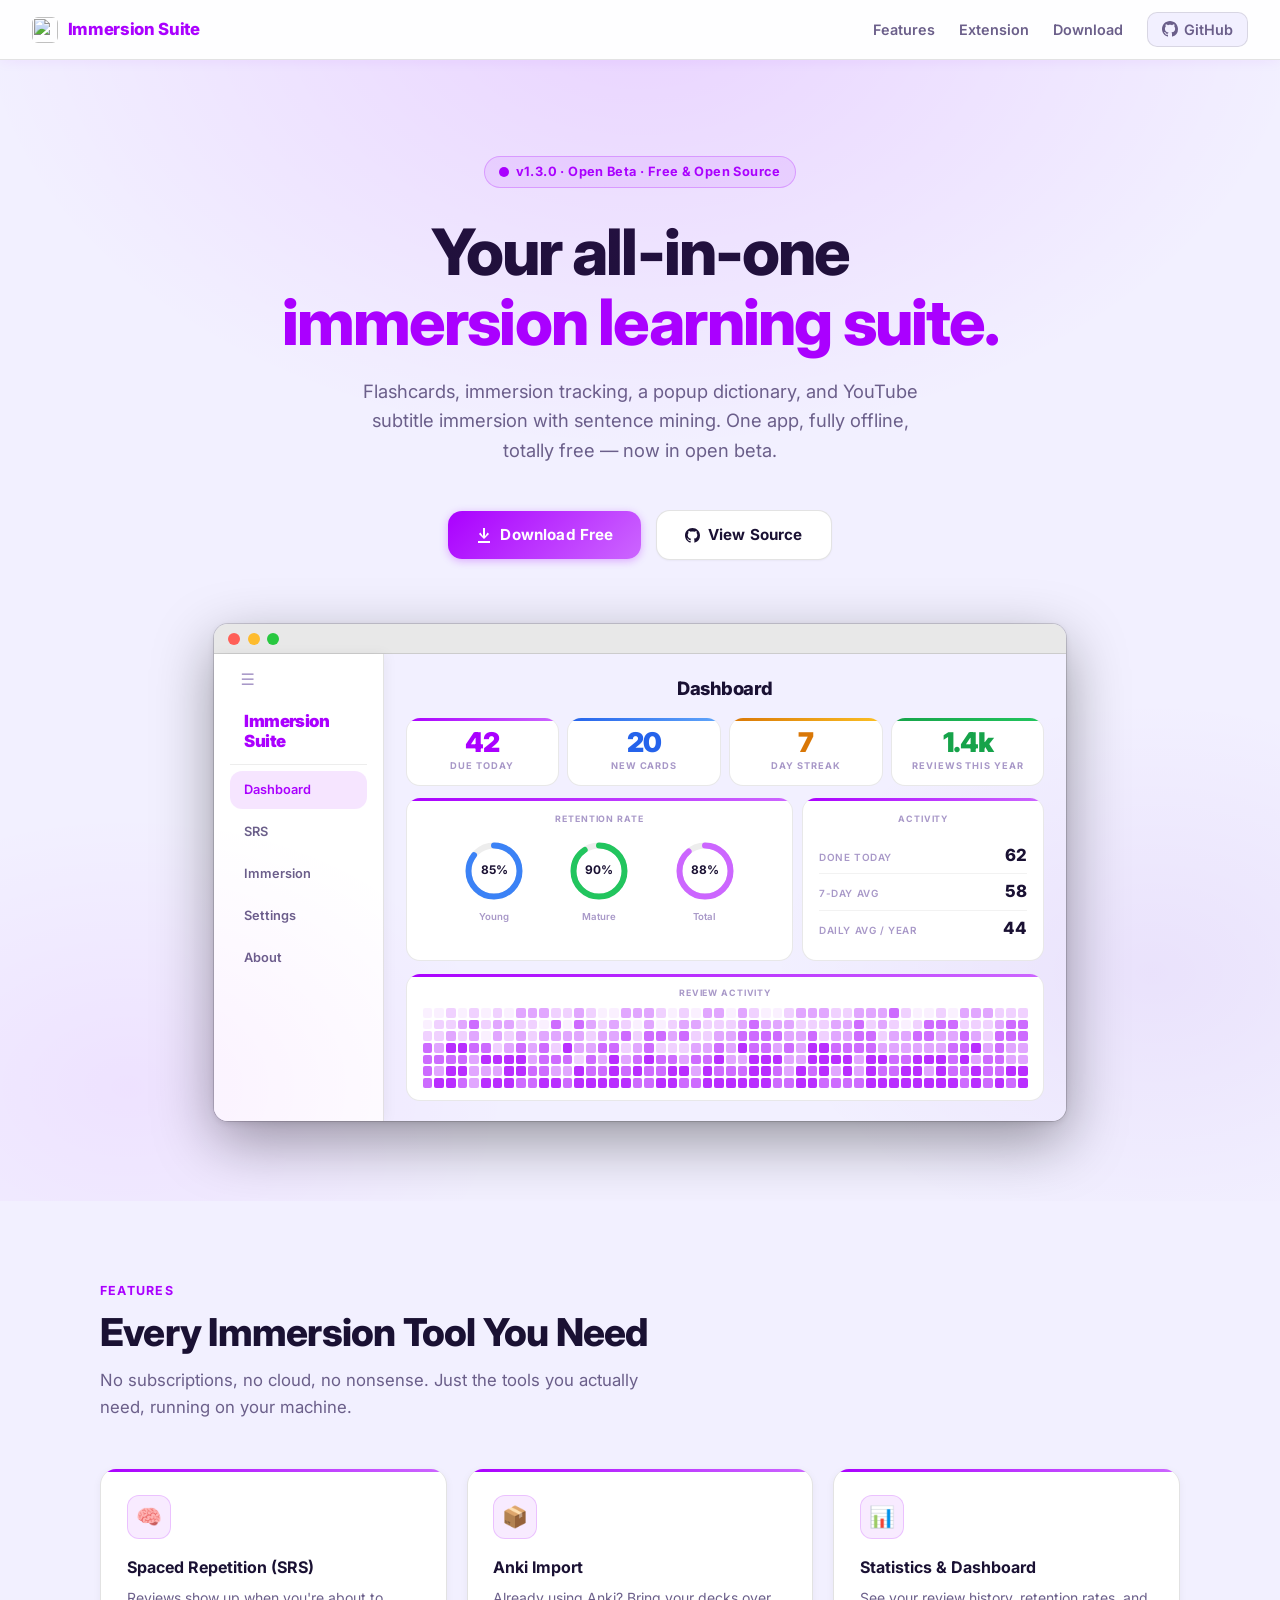
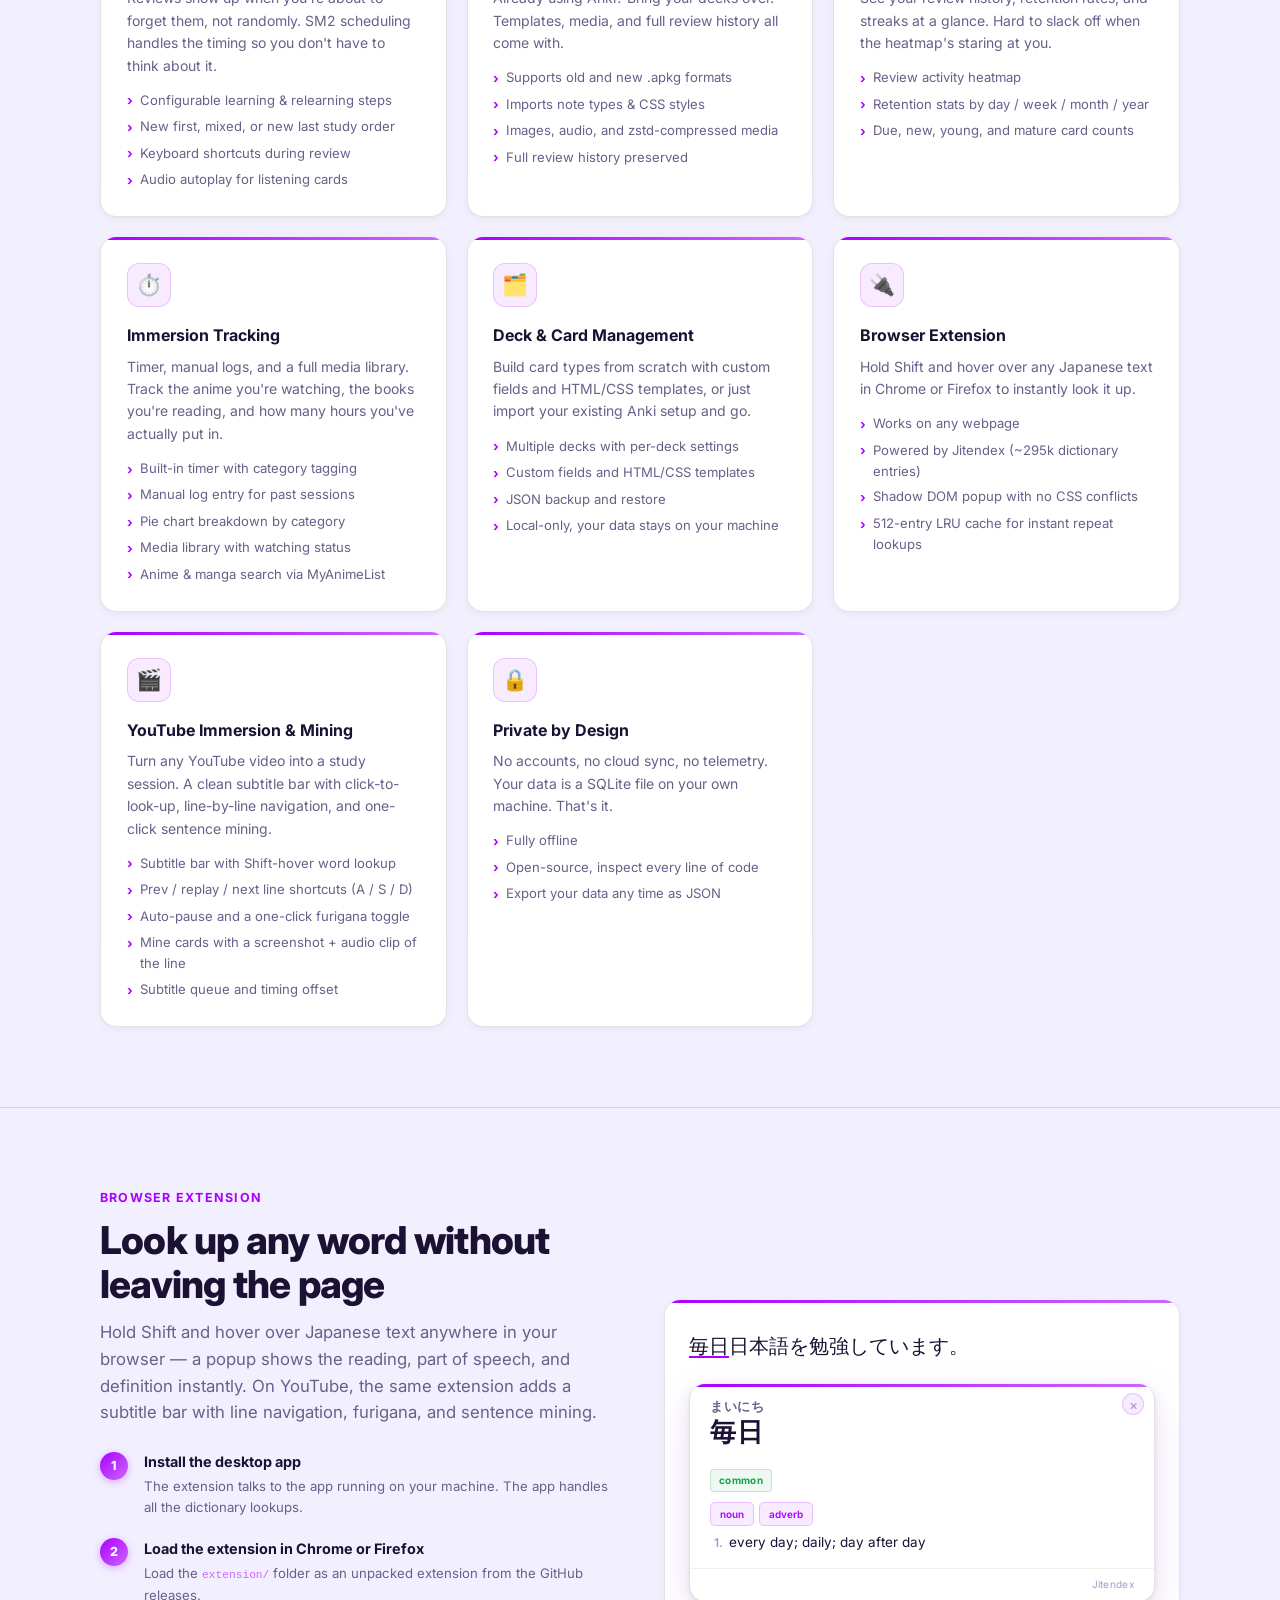
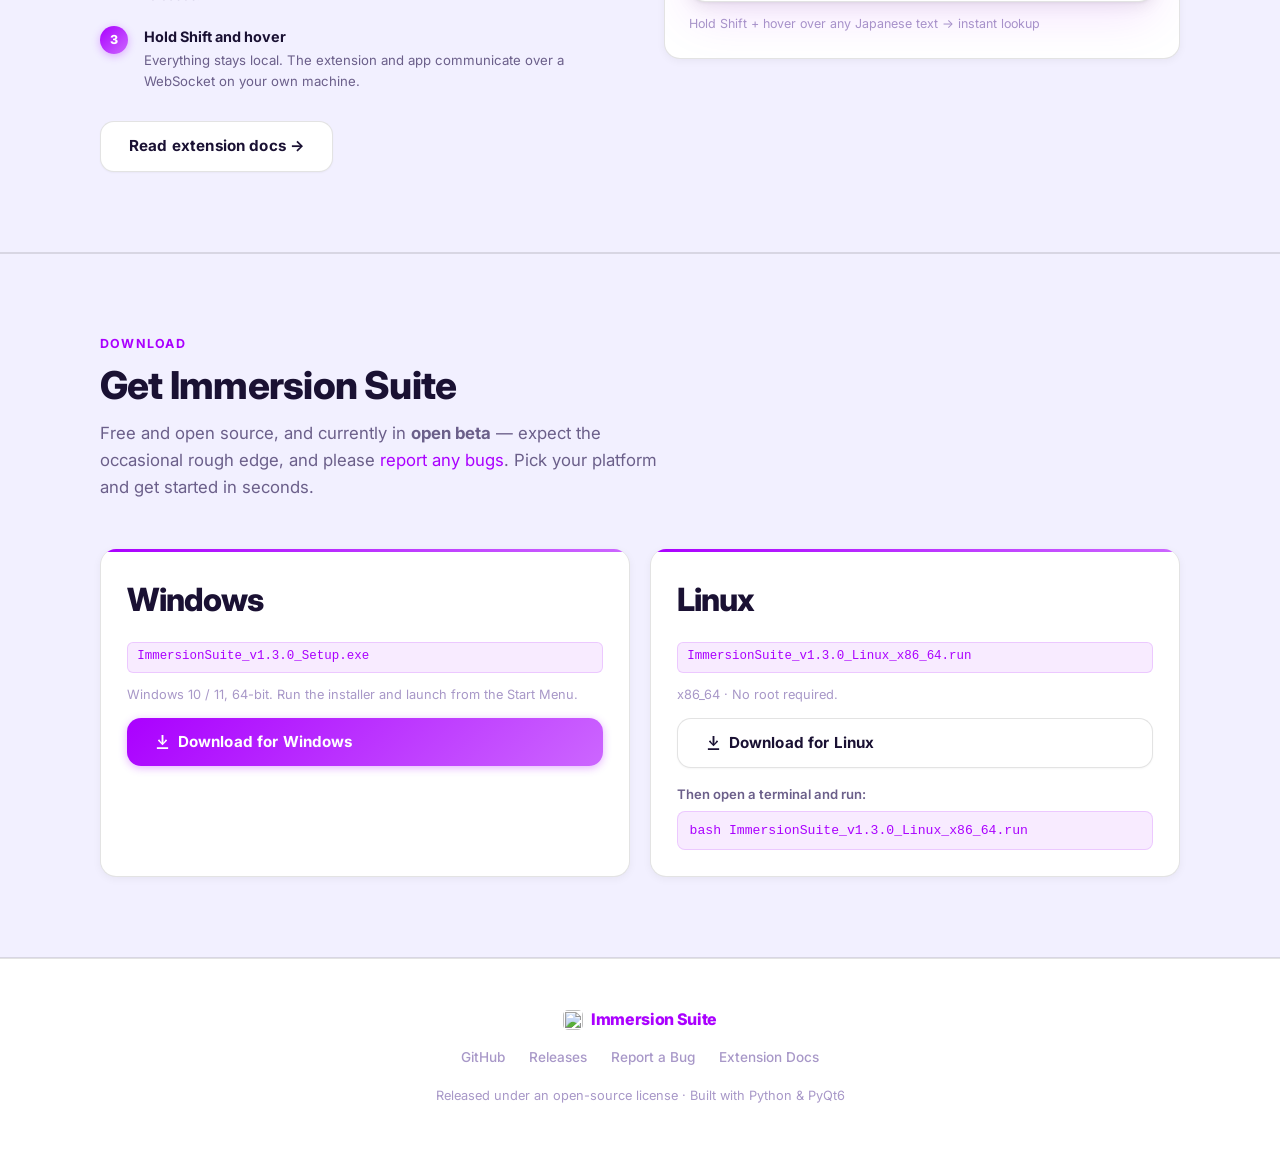
==== commit aa124ebd: "Add CI binary fetch; simplify docs and styles Add a step to Linux and Windows GitHub Actions to run " ====
--- a/docs/index.html
+++ b/docs/index.html
@@ -94,7 +94,6 @@
       gap: 0.4rem;
       background: var(--bg);
       border: 1.5px solid var(--border-md);
-      border-bottom: 3px solid var(--border-md);
       border-radius: 10px;
       padding: 0.32rem 0.85rem;
       font-size: 0.85rem;
@@ -128,7 +127,6 @@
       gap: 0.4rem;
       background: var(--accent-dim);
       border: 1.5px solid rgba(170, 0, 255, 0.25);
-      border-bottom: 3px solid rgba(170, 0, 255, 0.25);
       border-radius: 100px;
       padding: 0.3rem 0.9rem;
       font-size: 0.8rem;
@@ -258,19 +256,18 @@
     }
 
     .preview-toggle {
-      background: #ffffff;
-      border: 1.5px solid rgba(0,0,0,0.12);
-      border-bottom: 3px solid rgba(0,0,0,0.18);
-      border-radius: 50px;
-      color: #6b5f8a;
-      font-size: 0.85rem;
+      background: transparent;
+      border: none;
+      border-radius: 12px;
+      color: #a898c8;
+      font-size: 1rem;
       font-weight: 700;
-      padding: 0.42rem 1rem;
-      margin: 0.6rem 1rem 0.1rem;
+      padding: 0.5rem 0.9rem;
+      margin: 0.5rem 0.75rem 0.1rem;
       cursor: default;
-      text-align: center;
+      text-align: left;
       display: block;
-      line-height: 1.4;
+      line-height: 1.2;
     }
 
     .preview-brand {
@@ -291,23 +288,20 @@
     }
 
     .preview-nav-item {
-      border-radius: 50px;
-      padding: 0.52rem 0.9rem;
+      border-radius: 12px;
+      padding: 0.55rem 0.9rem;
       font-size: 0.8rem;
-      font-weight: 700;
+      font-weight: 600;
       color: #6b5f8a;
-      background: #ffffff;
-      border: 1.5px solid rgba(0,0,0,0.12);
-      border-bottom: 3px solid rgba(0,0,0,0.18);
+      background: transparent;
+      border: none;
       cursor: default;
       text-align: left;
       display: block;
     }
     .preview-nav-item.active {
-      background: rgba(170,0,255,0.08);
+      background: rgba(170, 0, 255, 0.1);
       color: #aa00ff;
-      border-color: rgba(170,0,255,0.18);
-      border-bottom-color: rgba(170,0,255,0.28);
     }
 
     /* Main content area */
@@ -327,18 +321,18 @@
       margin-bottom: 0.1rem;
     }
 
-    /* 3D pill button matching the real app's .btn-accent */
+    /* Gradient button matching the real app's .btn-accent */
     .preview-btn {
       display: inline-flex;
       align-items: center;
       gap: 0.4rem;
-      background: #aa00ff;
+      background: linear-gradient(135deg, #aa00ff, #cc66ff);
       color: #fff;
       font-size: 0.75rem;
       font-weight: 700;
-      border-radius: 100px;
+      border-radius: 11px;
       padding: 0.38rem 0.9rem;
-      border-bottom: 3px solid #7f00bf;
+      box-shadow: 0 2px 8px rgba(170, 0, 255, 0.30);
       letter-spacing: 0.01em;
       cursor: default;
       user-select: none;
@@ -584,7 +578,6 @@
       border-radius: 12px;
       background: var(--accent-dim);
       border: 1.5px solid rgba(170,0,255,0.18);
-      border-bottom: 3px solid rgba(170,0,255,0.18);
       display: flex;
       align-items: center;
       justify-content: center;
@@ -828,7 +821,7 @@
     .step-num {
       width: 28px; height: 28px;
       border-radius: 50%;
-      background: var(--accent);
+      background: linear-gradient(135deg, #aa00ff, #cc66ff);
       color: #fff;
       font-size: 0.78rem;
       font-weight: 800;
@@ -837,7 +830,7 @@
       justify-content: center;
       flex-shrink: 0;
       margin-top: 0.1em;
-      box-shadow: 0 2px 0 var(--accent-dark);
+      box-shadow: 0 2px 8px rgba(170, 0, 255, 0.30);
     }
 
     .step-body strong {
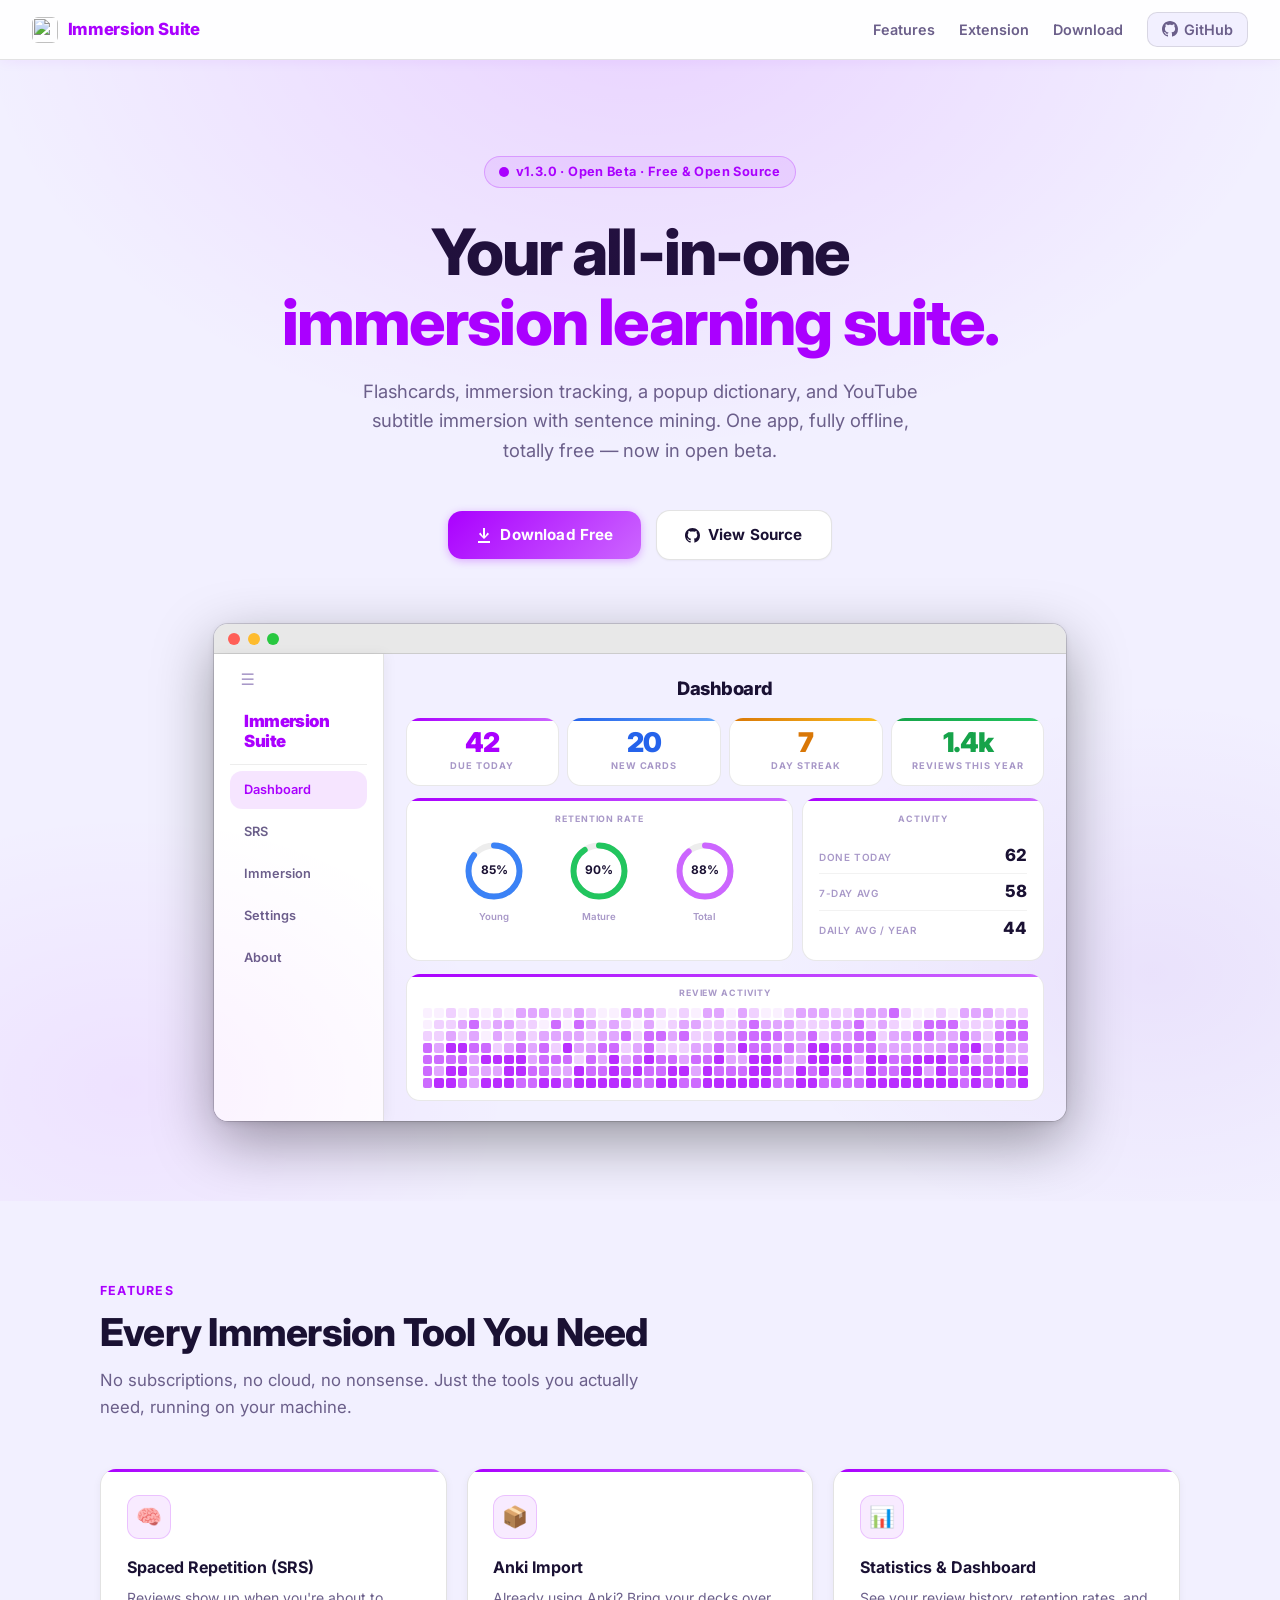
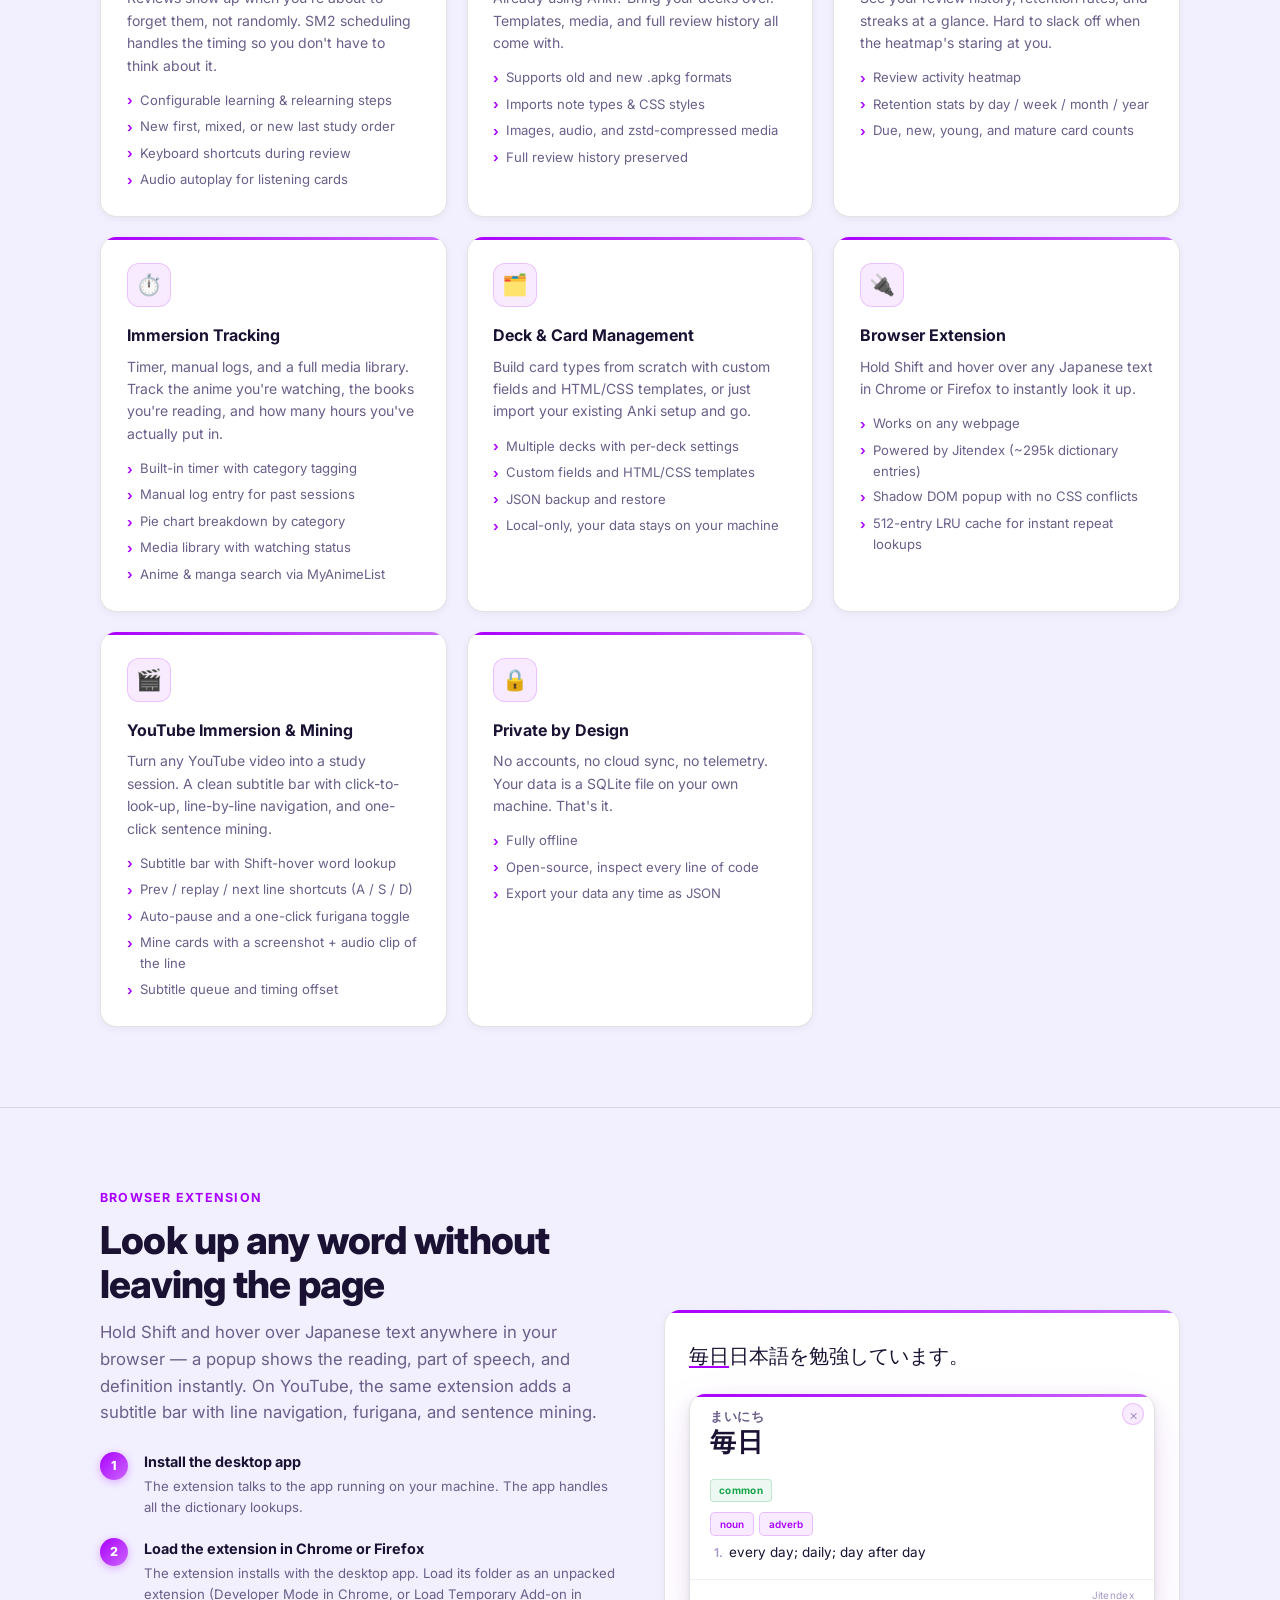
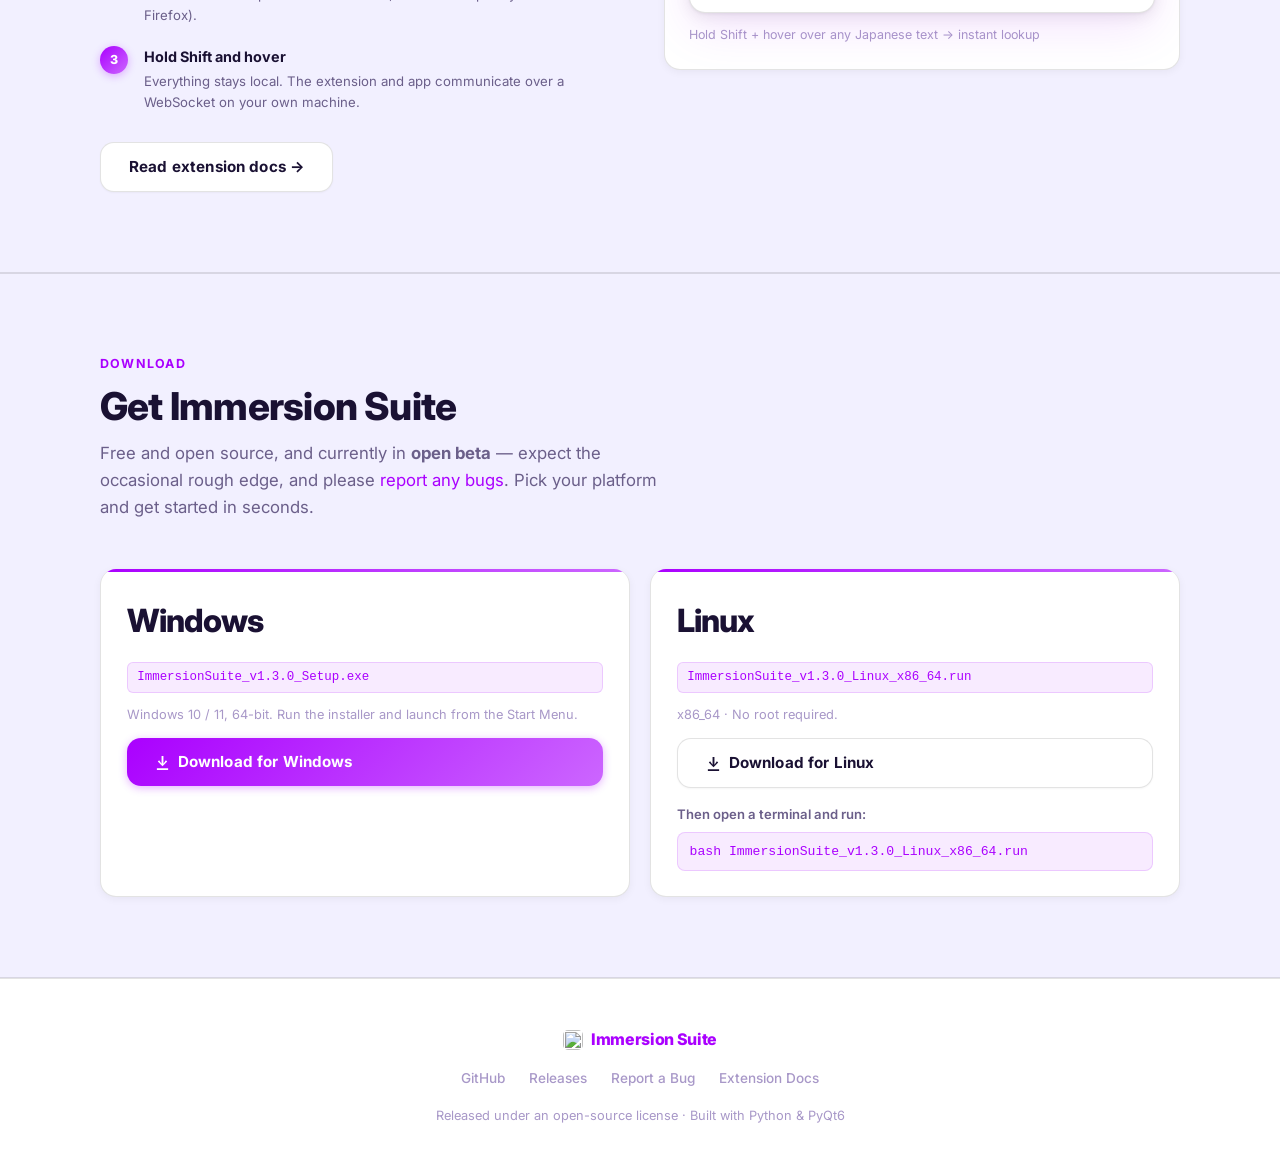
==== commit ae834869: "Bundle browser extension and update docs Include the browser extension in build outputs and installe" ====
--- a/docs/index.html
+++ b/docs/index.html
@@ -1314,7 +1314,7 @@
             <div class="step-num">2</div>
             <div class="step-body">
               <strong>Load the extension in Chrome or Firefox</strong>
-              <p>Load the <code style="color:var(--accent-light);font-size:0.85em;">extension/</code> folder as an unpacked extension from the GitHub releases.</p>
+              <p>The extension installs with the desktop app. Load its folder as an unpacked extension (Developer Mode in Chrome, or Load Temporary Add-on in Firefox).</p>
             </div>
           </div>
           <div class="ext-step">
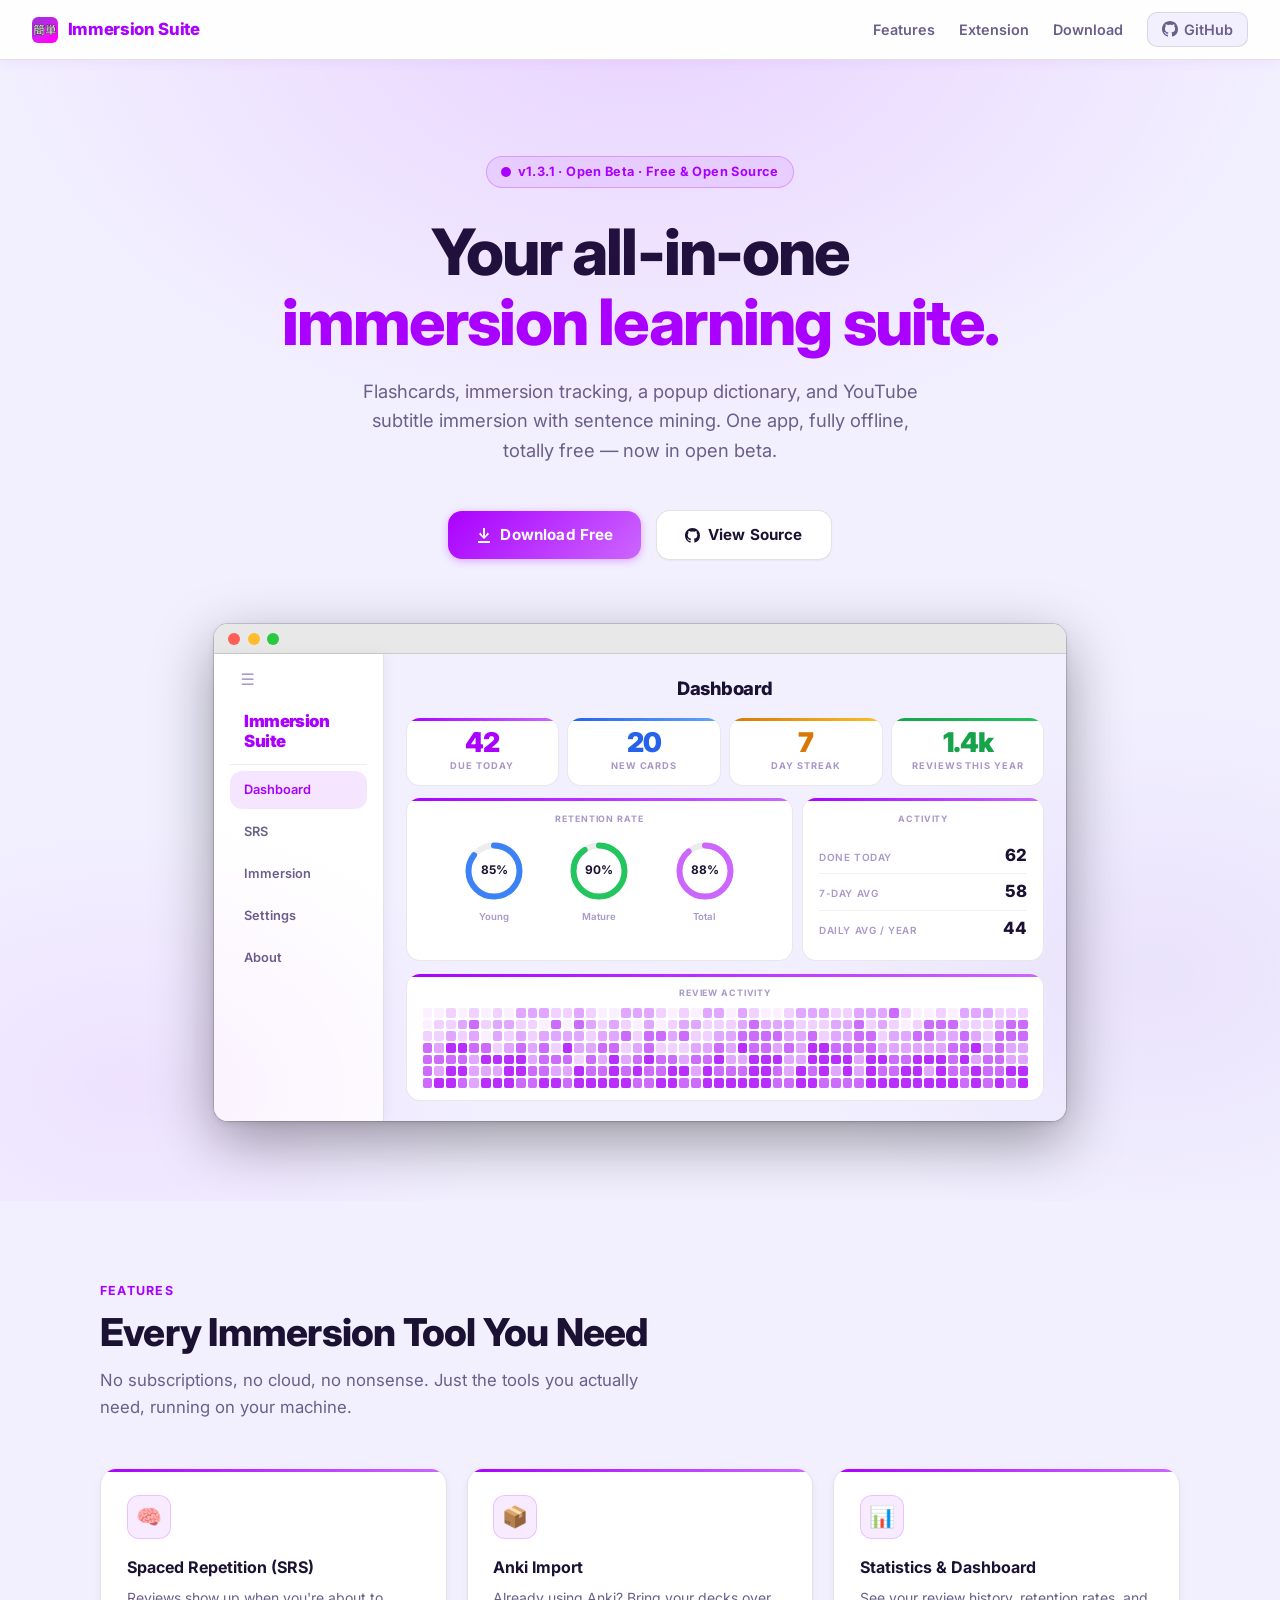
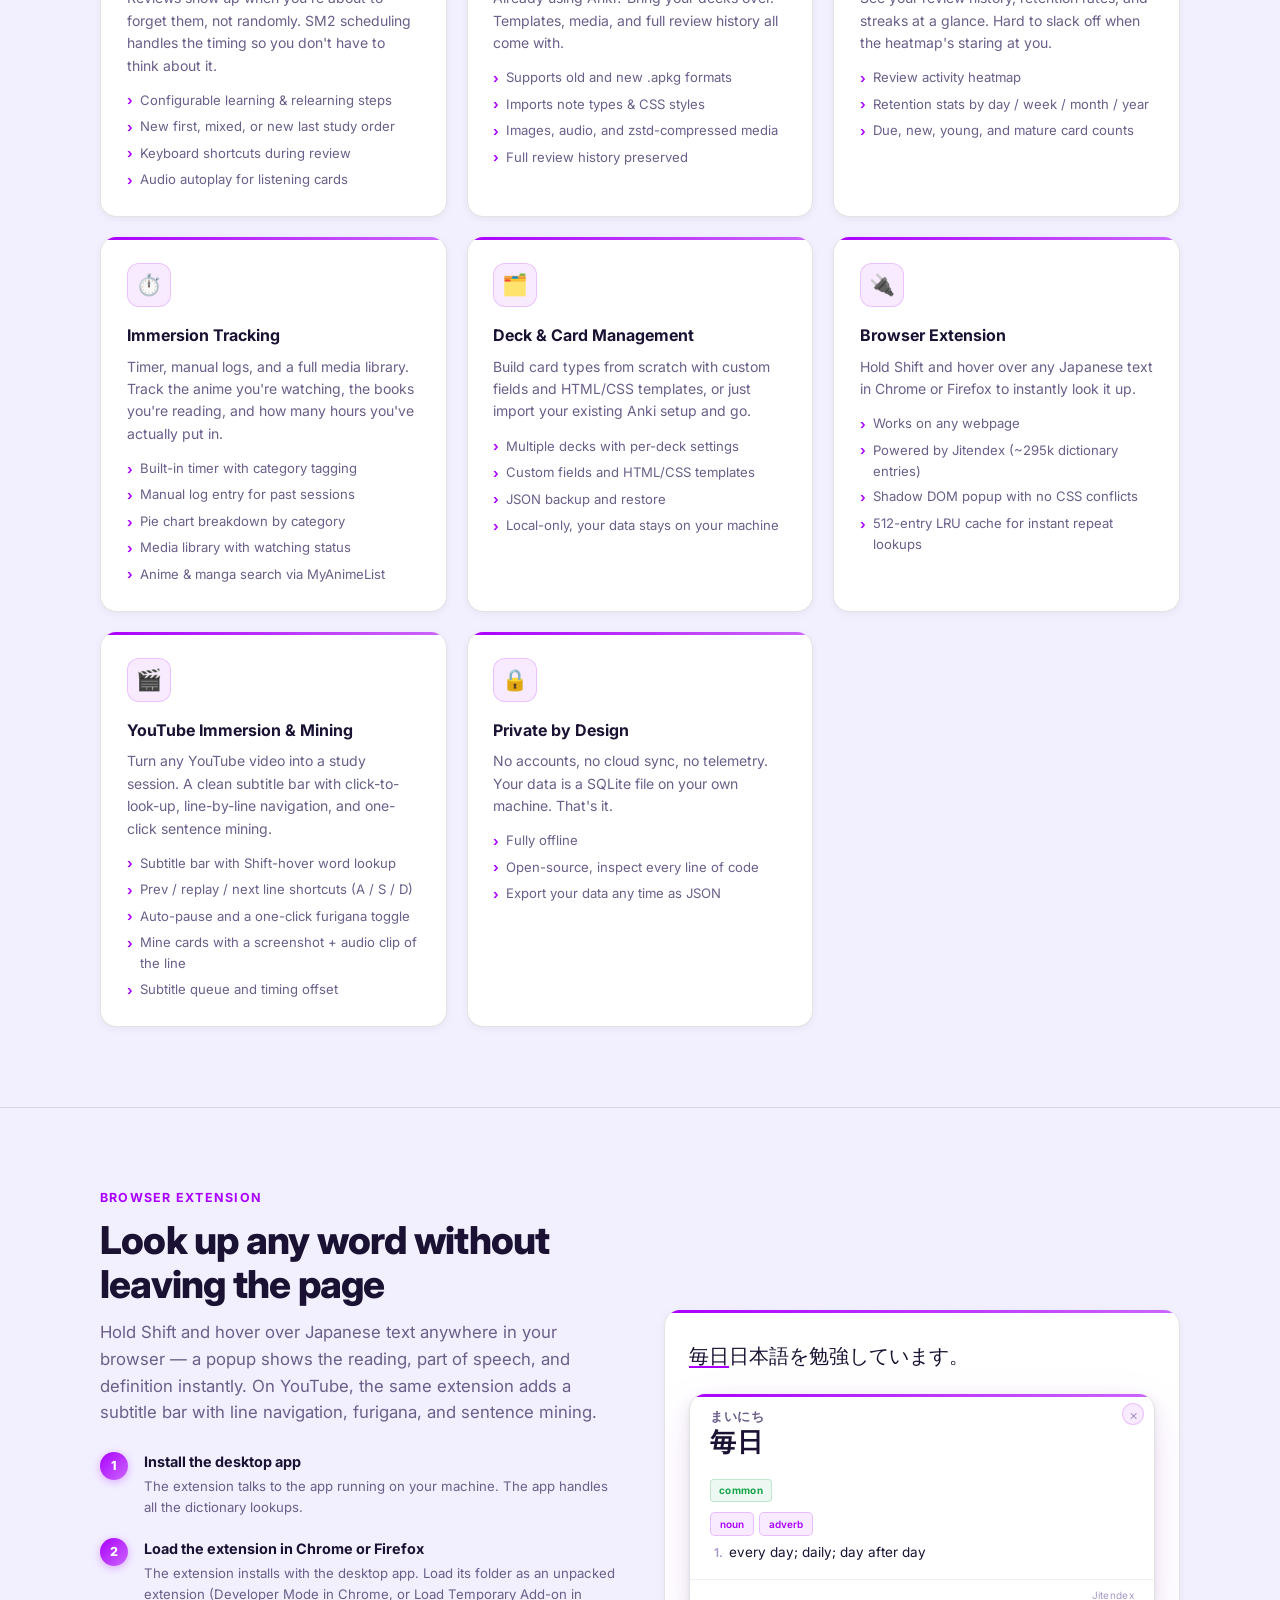
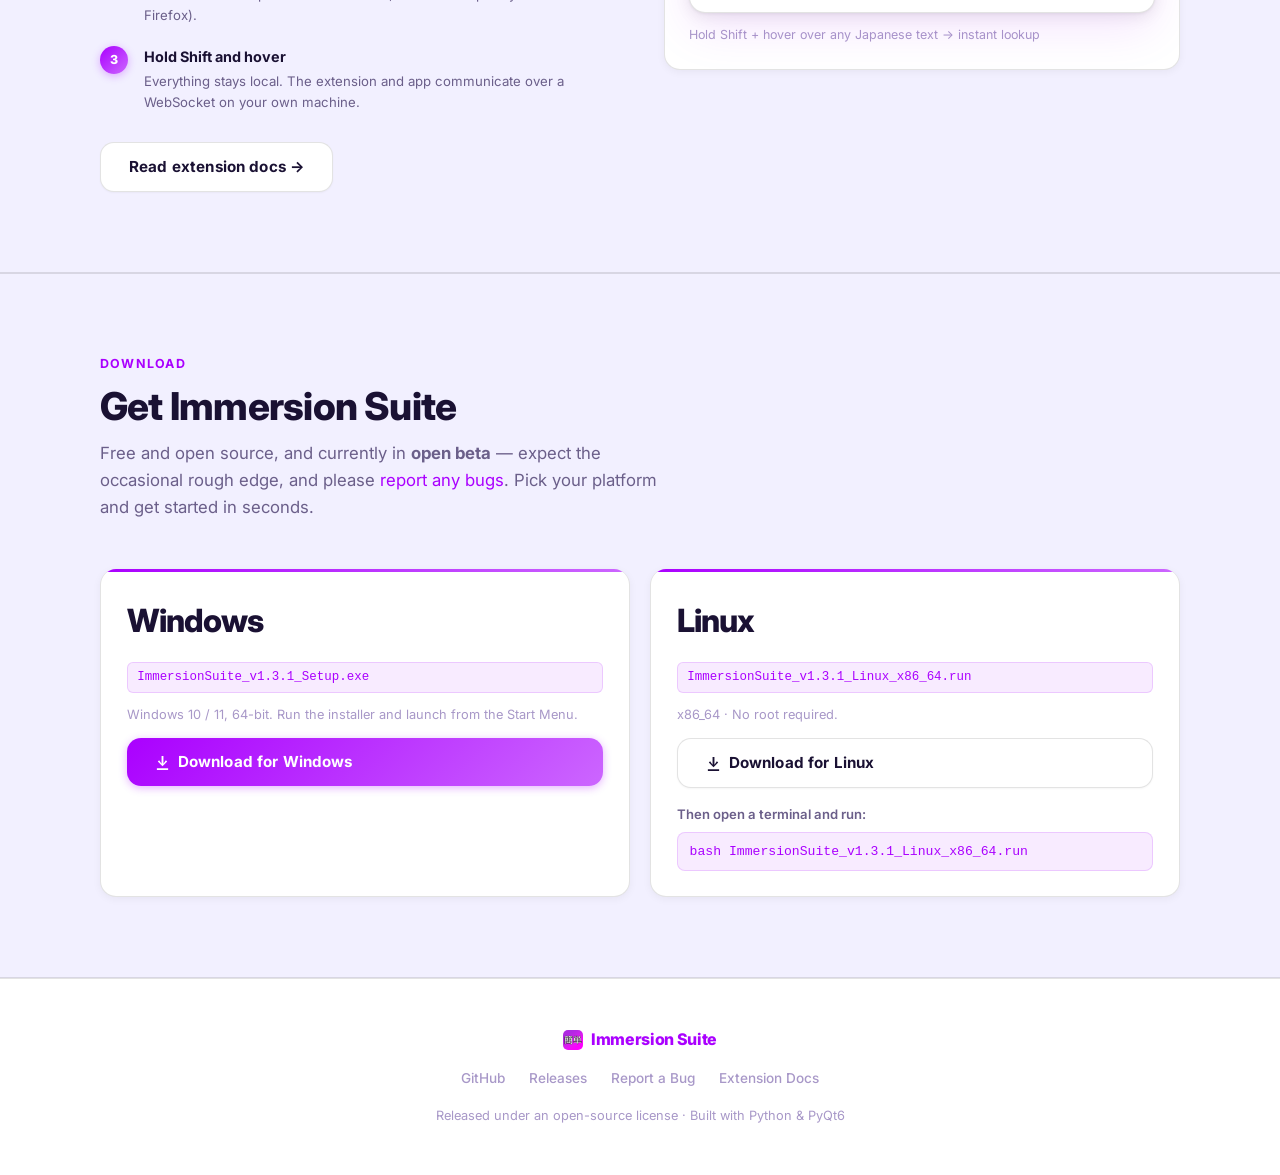
==== commit e138ff4d: "Release v1.3.1: updater, menu & SRS fixes Bump to v1.3.1 and add an in-app updater, menu bar, and SR" ====
--- a/docs/index.html
+++ b/docs/index.html
@@ -1017,7 +1017,7 @@
     <svg width="10" height="10" viewBox="0 0 10 10" fill="currentColor" aria-hidden="true">
       <circle cx="5" cy="5" r="5"/>
     </svg>
-    v1.3.0 · Open Beta · Free &amp; Open Source
+    v1.3.1 · Open Beta · Free &amp; Open Source
   </div>
 
   <h1>Your all-in-one<br><span>immersion learning suite.</span></h1>
@@ -1383,9 +1383,9 @@
       <div class="download-card">
         <div class="dl-platform">Windows
         </div>
-        <div class="dl-file">ImmersionSuite_v1.3.0_Setup.exe</div>
+        <div class="dl-file">ImmersionSuite_v1.3.1_Setup.exe</div>
         <p class="dl-note">Windows 10 / 11, 64-bit. Run the installer and launch from the Start Menu.</p>
-        <a class="btn btn-primary" href="https://github.com/Mezuna-dev/Immersion-Suite/releases/latest/download/ImmersionSuite_v1.3.0_Setup.exe">
+        <a class="btn btn-primary" href="https://github.com/Mezuna-dev/Immersion-Suite/releases/latest/download/ImmersionSuite_v1.3.1_Setup.exe">
           <svg width="15" height="15" viewBox="0 0 16 16" fill="currentColor" aria-hidden="true">
             <path d="M8 12l-5-5 1.4-1.4L7 9.2V1h2v8.2l2.6-3.6L13 7l-5 5zm-6 2h12v2H2v-2z"/>
           </svg>
@@ -1395,9 +1395,9 @@
 
       <div class="download-card">
         <div class="dl-platform">Linux</div>
-        <div class="dl-file">ImmersionSuite_v1.3.0_Linux_x86_64.run</div>
+        <div class="dl-file">ImmersionSuite_v1.3.1_Linux_x86_64.run</div>
         <p class="dl-note">x86_64 · No root required.</p>
-        <a class="btn btn-secondary" href="https://github.com/Mezuna-dev/Immersion-Suite/releases/latest/download/ImmersionSuite_v1.3.0_Linux_x86_64.run">
+        <a class="btn btn-secondary" href="https://github.com/Mezuna-dev/Immersion-Suite/releases/latest/download/ImmersionSuite_v1.3.1_Linux_x86_64.run">
           <svg width="15" height="15" viewBox="0 0 16 16" fill="currentColor" aria-hidden="true">
             <path d="M8 12l-5-5 1.4-1.4L7 9.2V1h2v8.2l2.6-3.6L13 7l-5 5zm-6 2h12v2H2v-2z"/>
           </svg>
@@ -1405,7 +1405,7 @@
         </a>
         <div style="margin-top:0.25rem;">
           <p style="font-size:0.82rem;font-weight:600;color:var(--text-2);margin-bottom:0.4rem;">Then open a terminal and run:</p>
-          <code style="font-size:0.82rem;color:var(--accent);background:var(--accent-dim);border:1px solid rgba(170,0,255,0.15);border-radius:8px;padding:0.5rem 0.75rem;display:block;word-break:break-all;">bash ImmersionSuite_v1.3.0_Linux_x86_64.run</code>
+          <code style="font-size:0.82rem;color:var(--accent);background:var(--accent-dim);border:1px solid rgba(170,0,255,0.15);border-radius:8px;padding:0.5rem 0.75rem;display:block;word-break:break-all;">bash ImmersionSuite_v1.3.1_Linux_x86_64.run</code>
         </div>
       </div>
     </div>
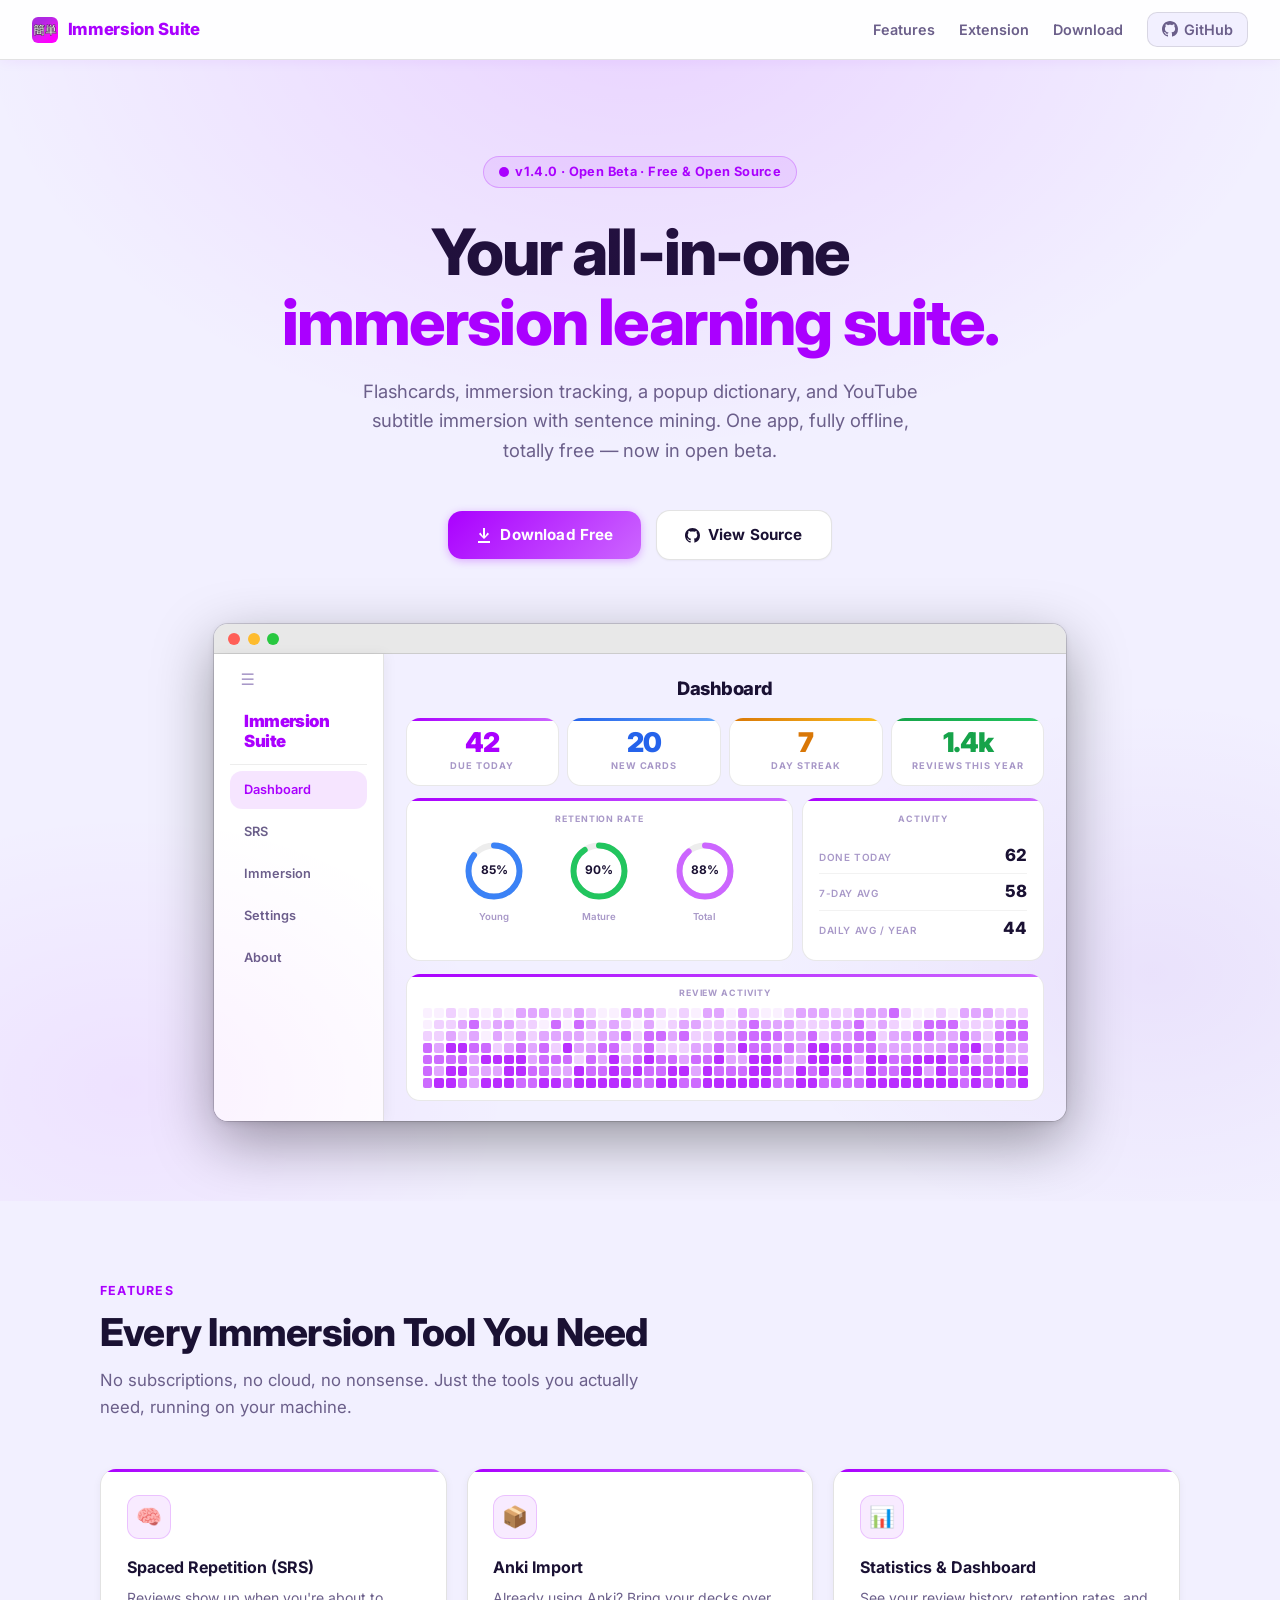
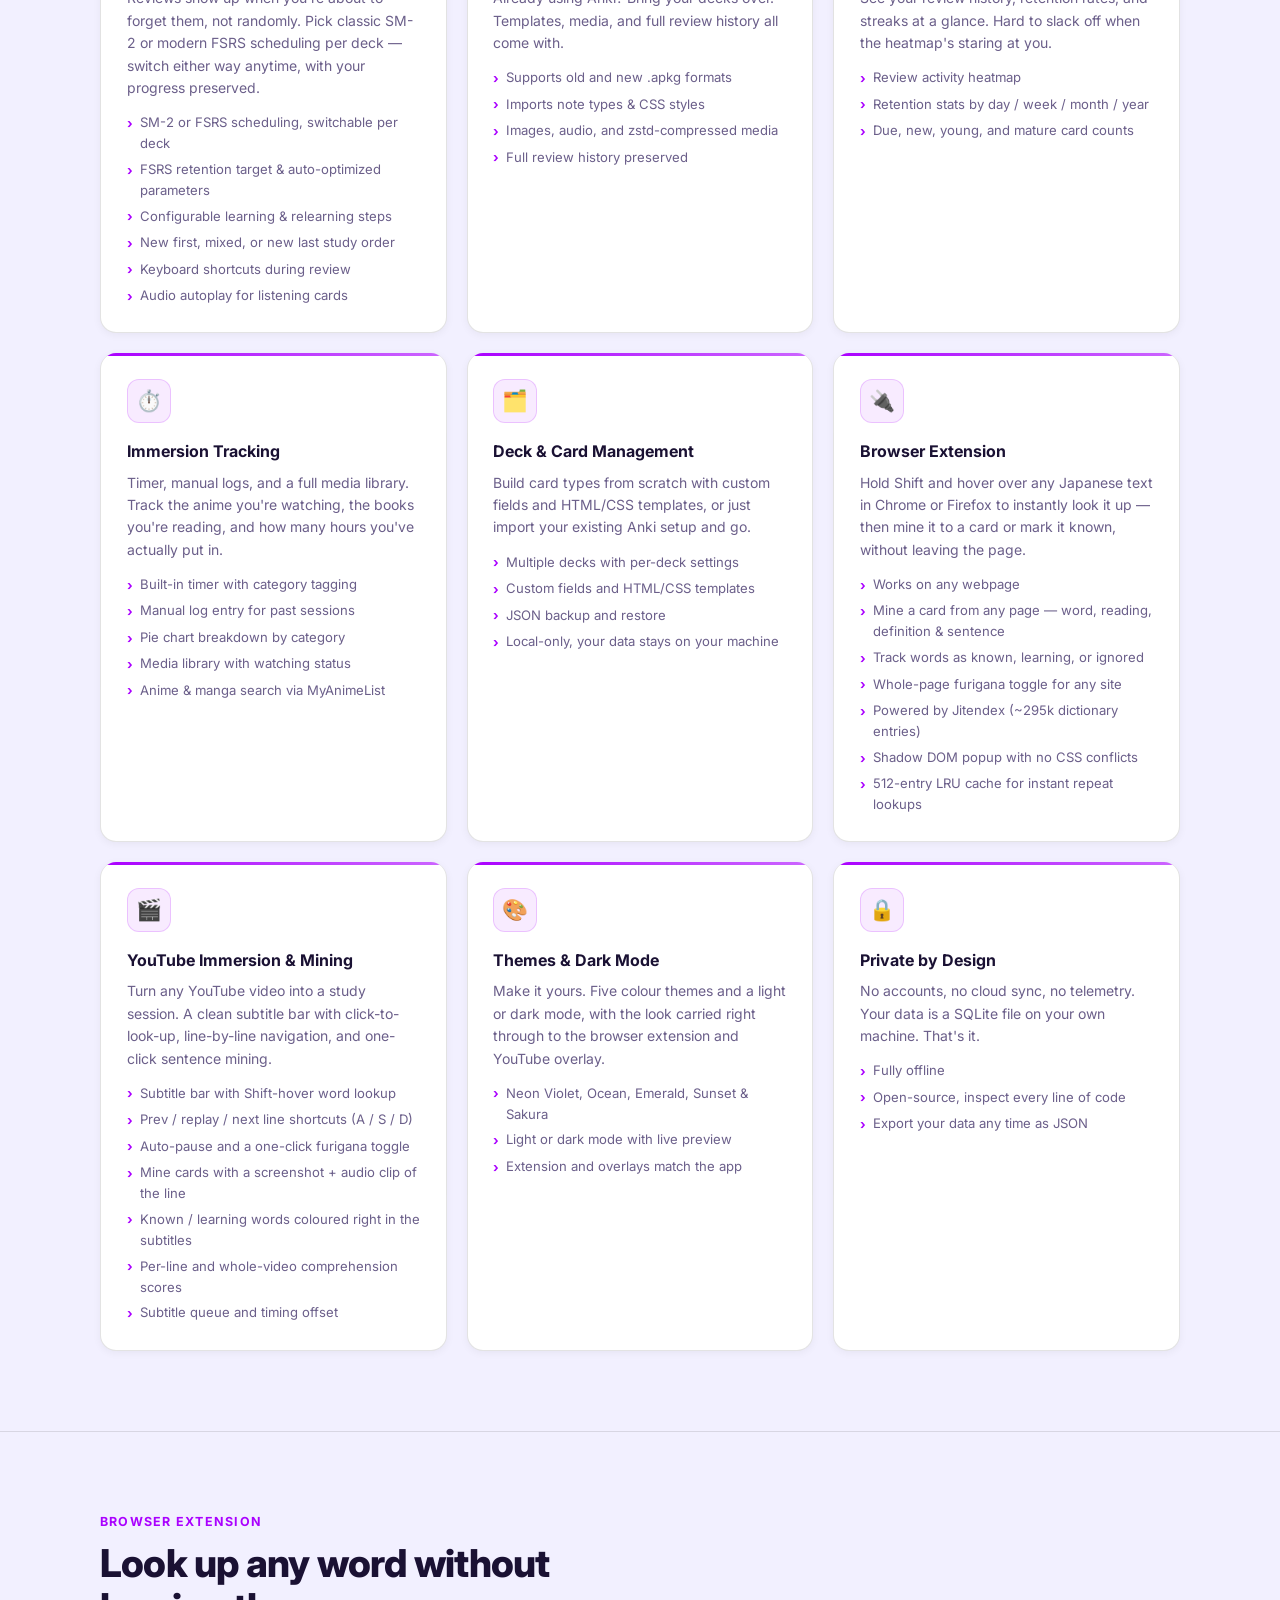
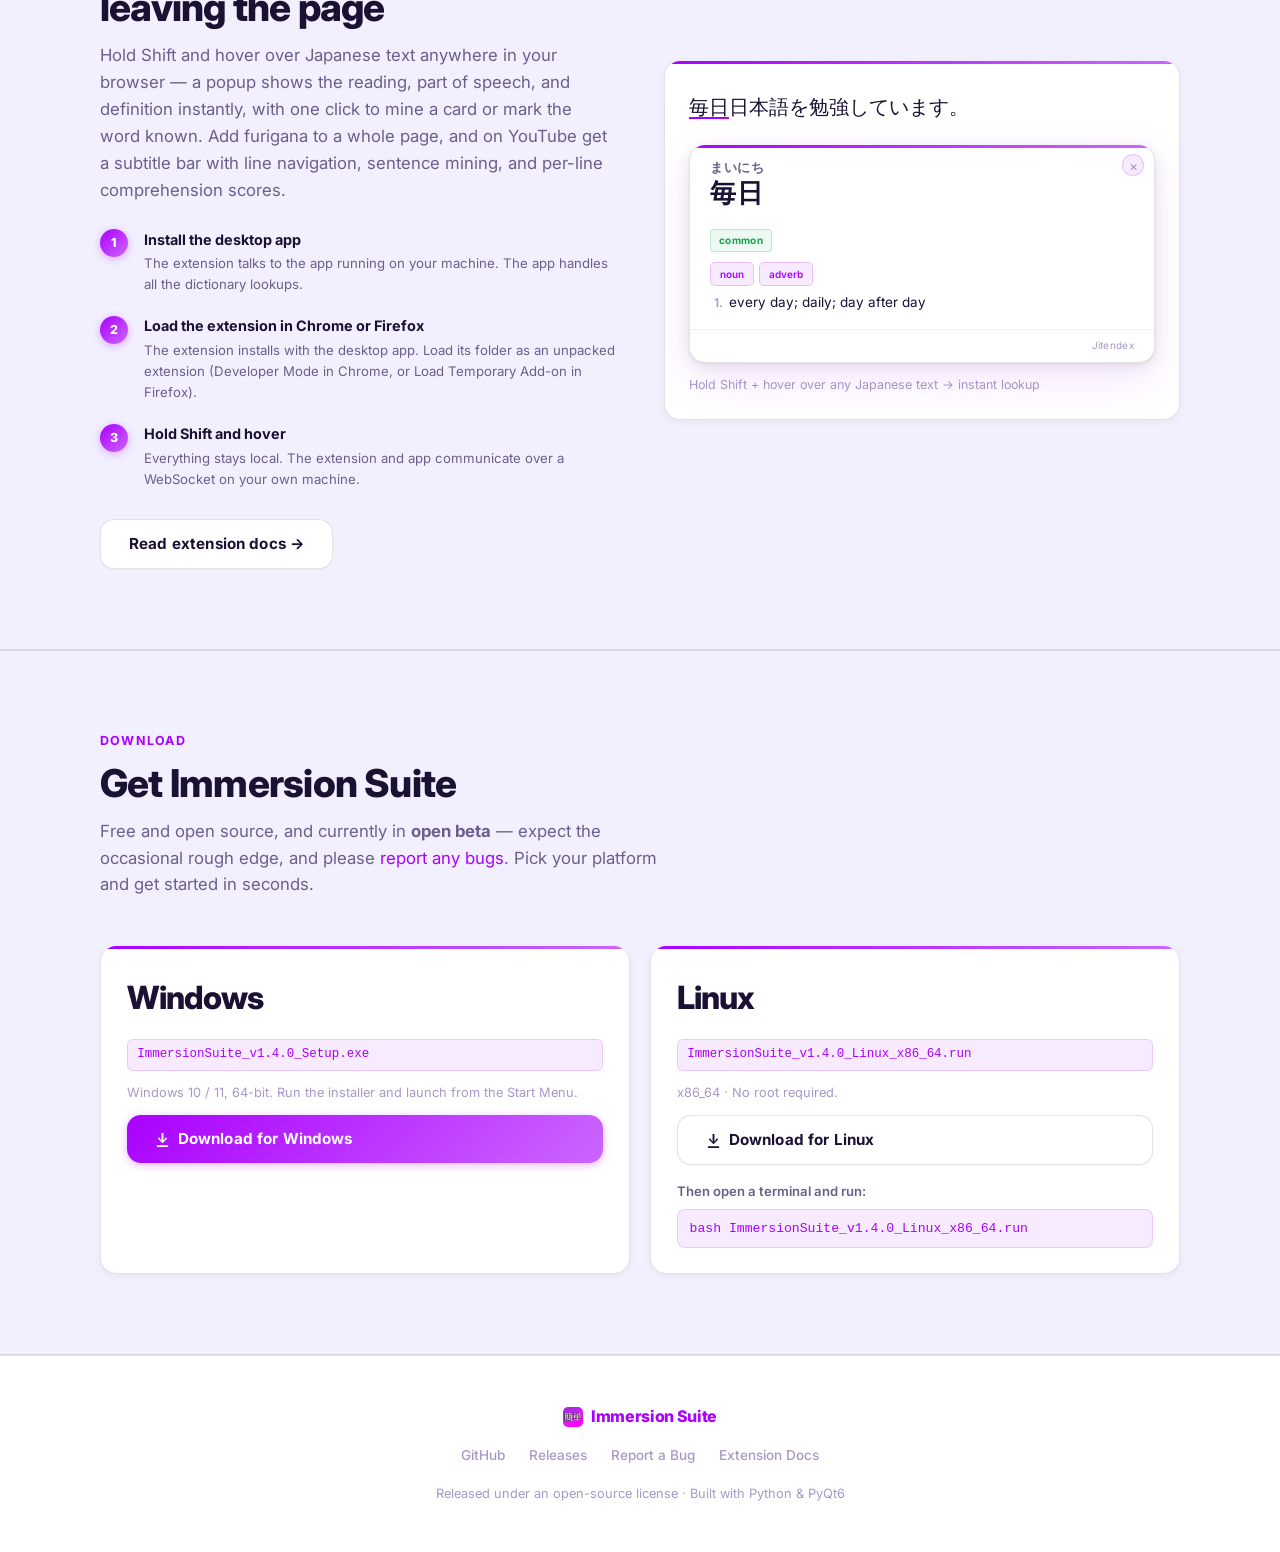
==== commit da0ed2e3: "Site: refresh landing page for 1.4.0 - Bump version badge and Windows/Linux download links to v1.4.0" ====
--- a/docs/index.html
+++ b/docs/index.html
@@ -1,4 +1,5 @@
 <!DOCTYPE html>
+<!-- deploy check: v1.4.0 -->
 <html lang="en">
 <head>
   <meta charset="UTF-8" />
@@ -1017,7 +1018,7 @@
     <svg width="10" height="10" viewBox="0 0 10 10" fill="currentColor" aria-hidden="true">
       <circle cx="5" cy="5" r="5"/>
     </svg>
-    v1.3.1 · Open Beta · Free &amp; Open Source
+    v1.4.0 · Open Beta · Free &amp; Open Source
   </div>
 
   <h1>Your all-in-one<br><span>immersion learning suite.</span></h1>
@@ -1177,9 +1178,11 @@
         <div class="feature-icon">🧠</div>
         <div class="feature-title">Spaced Repetition (SRS)</div>
         <div class="feature-desc">
-          Reviews show up when you're about to forget them, not randomly. SM2 scheduling handles the timing so you don't have to think about it.
+          Reviews show up when you're about to forget them, not randomly. Pick classic SM-2 or modern FSRS scheduling per deck &mdash; switch either way anytime, with your progress preserved.
         </div>
         <ul class="feature-list">
+          <li>SM-2 or FSRS scheduling, switchable per deck</li>
+          <li>FSRS retention target &amp; auto-optimized parameters</li>
           <li>Configurable learning &amp; relearning steps</li>
           <li>New first, mixed, or new last study order</li>
           <li>Keyboard shortcuts during review</li>
@@ -1248,10 +1251,13 @@
         <div class="feature-title">Browser Extension</div>
         <div class="feature-desc">
           Hold Shift and hover over any Japanese text in Chrome or Firefox to instantly
-          look it up.
+          look it up &mdash; then mine it to a card or mark it known, without leaving the page.
         </div>
         <ul class="feature-list">
           <li>Works on any webpage</li>
+          <li>Mine a card from any page &mdash; word, reading, definition &amp; sentence</li>
+          <li>Track words as known, learning, or ignored</li>
+          <li>Whole-page furigana toggle for any site</li>
           <li>Powered by Jitendex (~295k dictionary entries)</li>
           <li>Shadow DOM popup with no CSS conflicts</li>
           <li>512-entry LRU cache for instant repeat lookups</li>
@@ -1269,7 +1275,22 @@
           <li>Prev / replay / next line shortcuts (A / S / D)</li>
           <li>Auto-pause and a one-click furigana toggle</li>
           <li>Mine cards with a screenshot + audio clip of the line</li>
+          <li>Known / learning words coloured right in the subtitles</li>
+          <li>Per-line and whole-video comprehension scores</li>
           <li>Subtitle queue and timing offset</li>
+        </ul>
+      </div>
+
+      <div class="feature-card">
+        <div class="feature-icon">🎨</div>
+        <div class="feature-title">Themes &amp; Dark Mode</div>
+        <div class="feature-desc">
+          Make it yours. Five colour themes and a light or dark mode, with the look carried right through to the browser extension and YouTube overlay.
+        </div>
+        <ul class="feature-list">
+          <li>Neon Violet, Ocean, Emerald, Sunset &amp; Sakura</li>
+          <li>Light or dark mode with live preview</li>
+          <li>Extension and overlays match the app</li>
         </ul>
       </div>
 
@@ -1299,7 +1320,7 @@
         <div class="section-label">Browser Extension</div>
         <h2 class="section-title">Look up any word without leaving the page</h2>
         <p class="section-desc" style="margin-bottom:1.5rem;">
-          Hold Shift and hover over Japanese text anywhere in your browser &mdash; a popup shows the reading, part of speech, and definition instantly. On YouTube, the same extension adds a subtitle bar with line navigation, furigana, and sentence mining.
+          Hold Shift and hover over Japanese text anywhere in your browser &mdash; a popup shows the reading, part of speech, and definition instantly, with one click to mine a card or mark the word known. Add furigana to a whole page, and on YouTube get a subtitle bar with line navigation, sentence mining, and per-line comprehension scores.
         </p>
 
         <div class="ext-steps">
@@ -1383,9 +1404,9 @@
       <div class="download-card">
         <div class="dl-platform">Windows
         </div>
-        <div class="dl-file">ImmersionSuite_v1.3.1_Setup.exe</div>
+        <div class="dl-file">ImmersionSuite_v1.4.0_Setup.exe</div>
         <p class="dl-note">Windows 10 / 11, 64-bit. Run the installer and launch from the Start Menu.</p>
-        <a class="btn btn-primary" href="https://github.com/Mezuna-dev/Immersion-Suite/releases/latest/download/ImmersionSuite_v1.3.1_Setup.exe">
+        <a class="btn btn-primary" href="https://github.com/Mezuna-dev/Immersion-Suite/releases/latest/download/ImmersionSuite_v1.4.0_Setup.exe">
           <svg width="15" height="15" viewBox="0 0 16 16" fill="currentColor" aria-hidden="true">
             <path d="M8 12l-5-5 1.4-1.4L7 9.2V1h2v8.2l2.6-3.6L13 7l-5 5zm-6 2h12v2H2v-2z"/>
           </svg>
@@ -1395,9 +1416,9 @@
 
       <div class="download-card">
         <div class="dl-platform">Linux</div>
-        <div class="dl-file">ImmersionSuite_v1.3.1_Linux_x86_64.run</div>
+        <div class="dl-file">ImmersionSuite_v1.4.0_Linux_x86_64.run</div>
         <p class="dl-note">x86_64 · No root required.</p>
-        <a class="btn btn-secondary" href="https://github.com/Mezuna-dev/Immersion-Suite/releases/latest/download/ImmersionSuite_v1.3.1_Linux_x86_64.run">
+        <a class="btn btn-secondary" href="https://github.com/Mezuna-dev/Immersion-Suite/releases/latest/download/ImmersionSuite_v1.4.0_Linux_x86_64.run">
           <svg width="15" height="15" viewBox="0 0 16 16" fill="currentColor" aria-hidden="true">
             <path d="M8 12l-5-5 1.4-1.4L7 9.2V1h2v8.2l2.6-3.6L13 7l-5 5zm-6 2h12v2H2v-2z"/>
           </svg>
@@ -1405,7 +1426,7 @@
         </a>
         <div style="margin-top:0.25rem;">
           <p style="font-size:0.82rem;font-weight:600;color:var(--text-2);margin-bottom:0.4rem;">Then open a terminal and run:</p>
-          <code style="font-size:0.82rem;color:var(--accent);background:var(--accent-dim);border:1px solid rgba(170,0,255,0.15);border-radius:8px;padding:0.5rem 0.75rem;display:block;word-break:break-all;">bash ImmersionSuite_v1.3.1_Linux_x86_64.run</code>
+          <code style="font-size:0.82rem;color:var(--accent);background:var(--accent-dim);border:1px solid rgba(170,0,255,0.15);border-radius:8px;padding:0.5rem 0.75rem;display:block;word-break:break-all;">bash ImmersionSuite_v1.4.0_Linux_x86_64.run</code>
         </div>
       </div>
     </div>
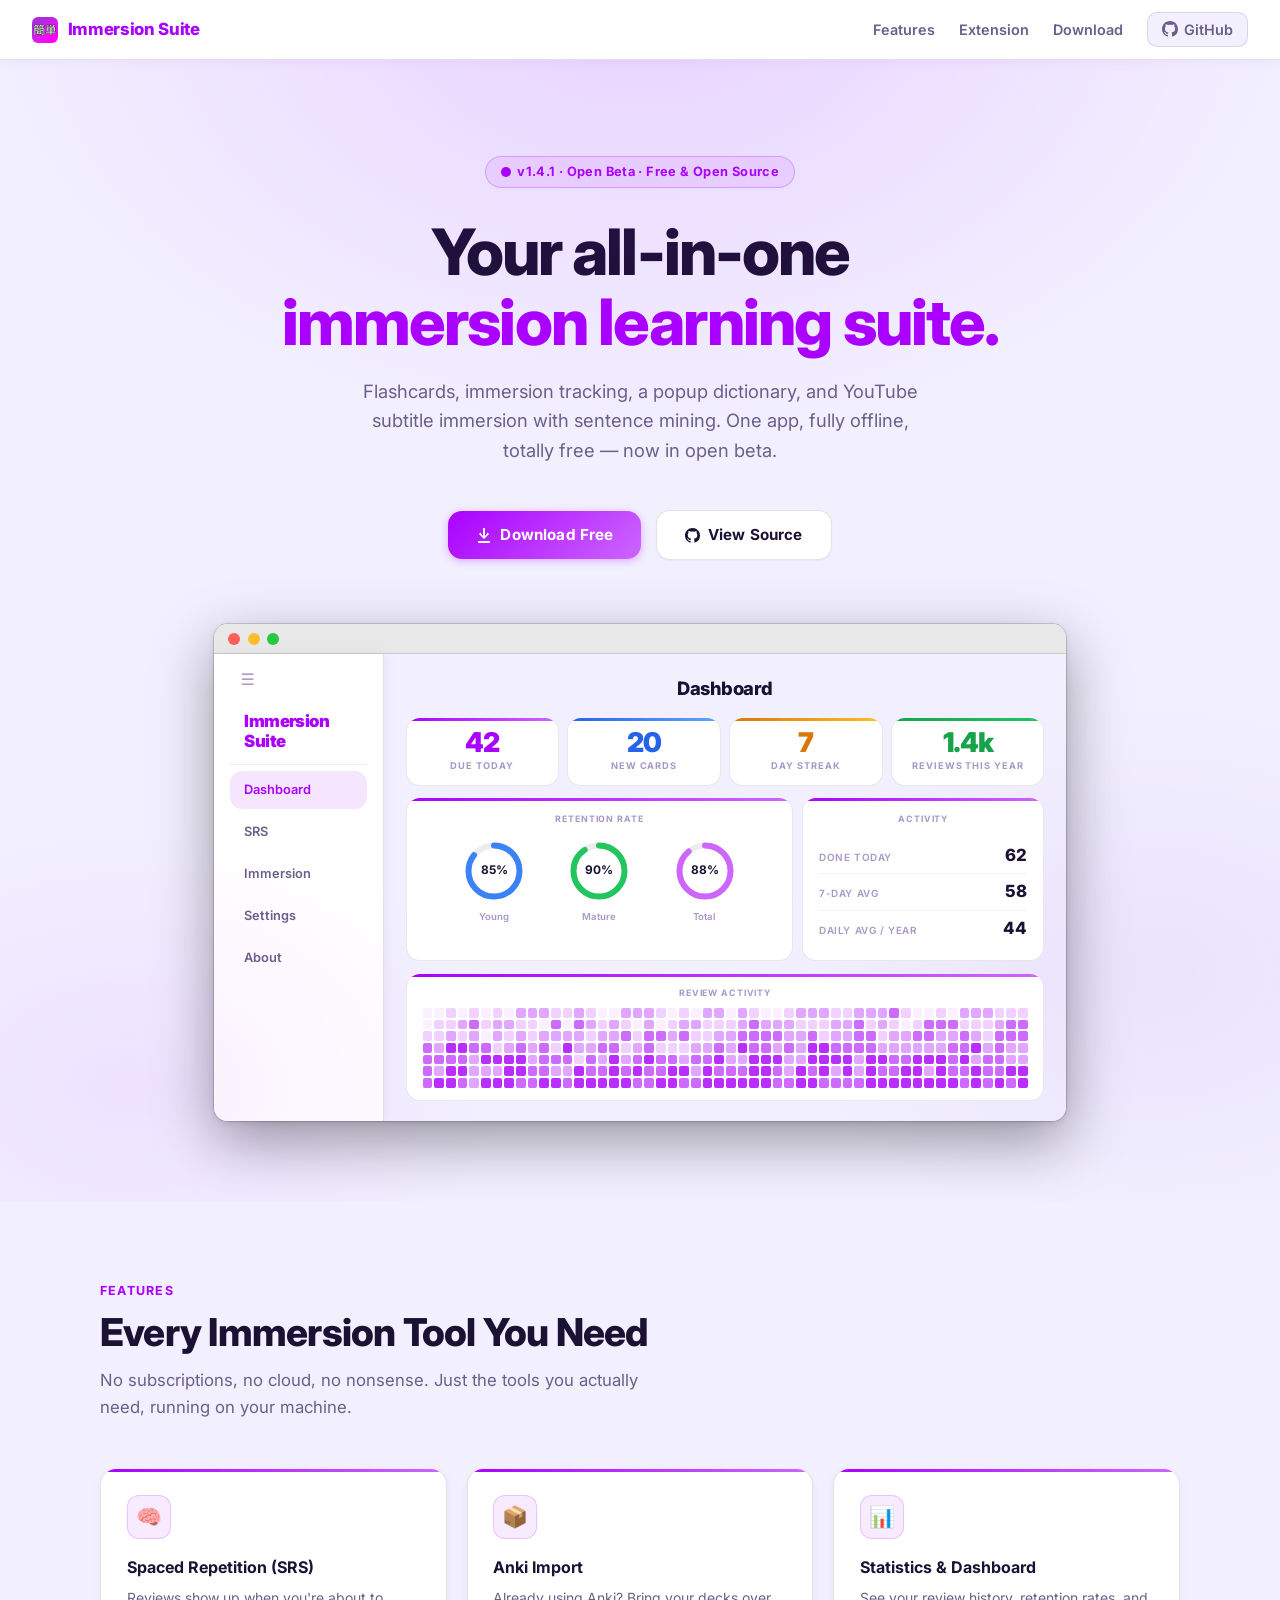
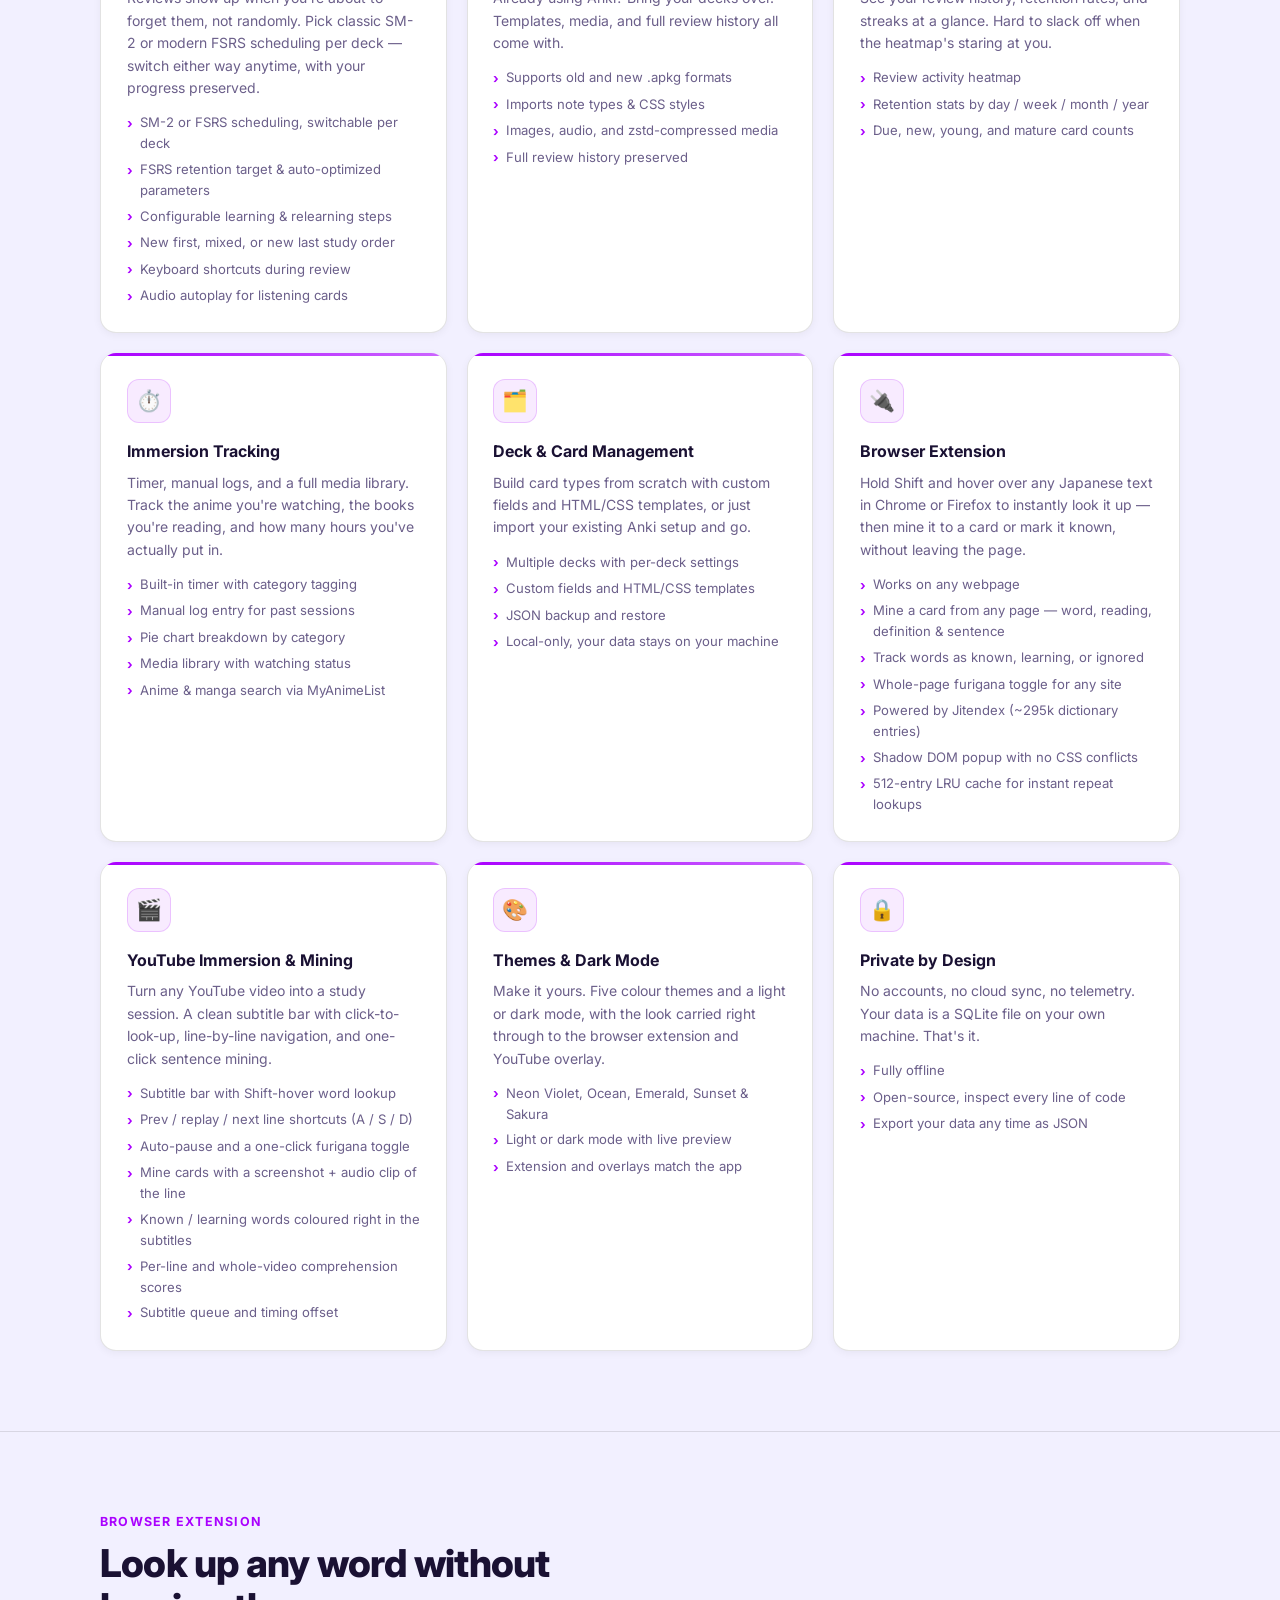
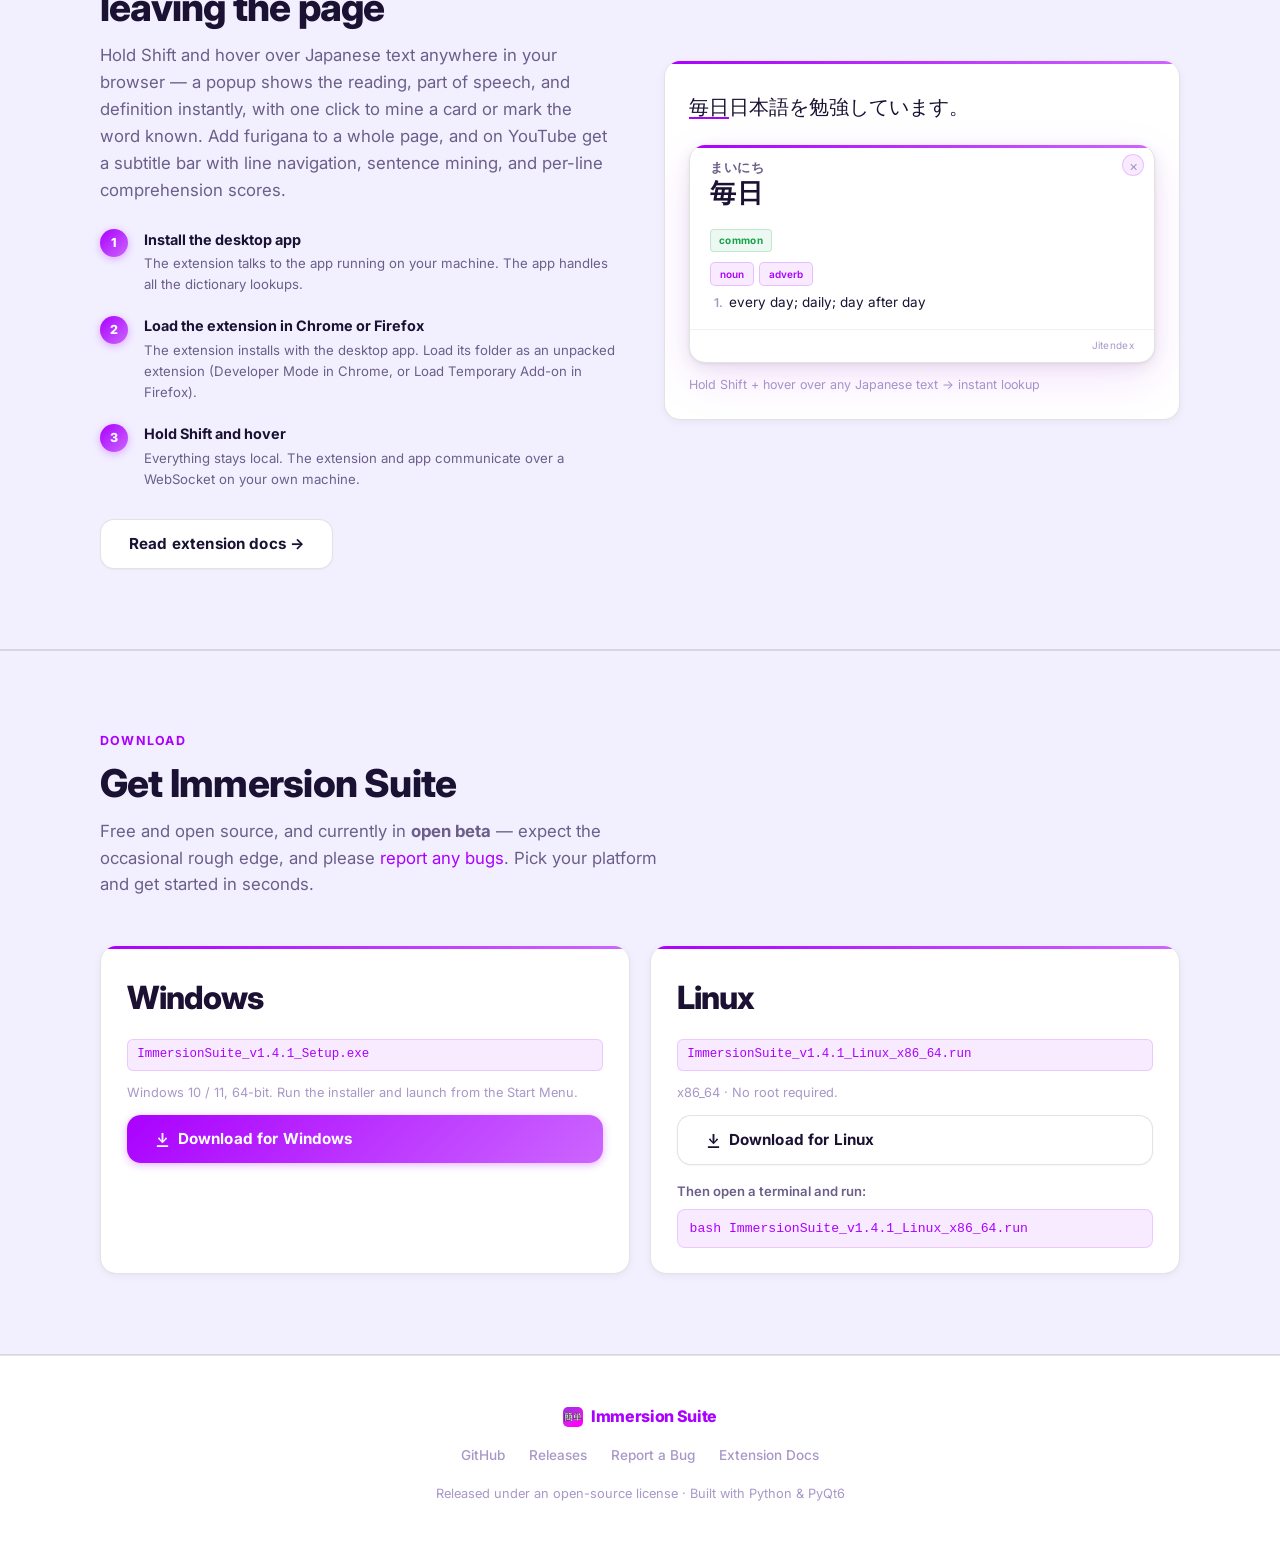
==== commit 33b80af5: "Site: bump landing page to v1.4.1 Update the version badge, both download filenames and their releas" ====
--- a/docs/index.html
+++ b/docs/index.html
@@ -1,5 +1,5 @@
 <!DOCTYPE html>
-<!-- deploy check: v1.4.0 -->
+<!-- deploy check: v1.4.1 -->
 <html lang="en">
 <head>
   <meta charset="UTF-8" />
@@ -1018,7 +1018,7 @@
     <svg width="10" height="10" viewBox="0 0 10 10" fill="currentColor" aria-hidden="true">
       <circle cx="5" cy="5" r="5"/>
     </svg>
-    v1.4.0 · Open Beta · Free &amp; Open Source
+    v1.4.1 · Open Beta · Free &amp; Open Source
   </div>
 
   <h1>Your all-in-one<br><span>immersion learning suite.</span></h1>
@@ -1404,9 +1404,9 @@
       <div class="download-card">
         <div class="dl-platform">Windows
         </div>
-        <div class="dl-file">ImmersionSuite_v1.4.0_Setup.exe</div>
+        <div class="dl-file">ImmersionSuite_v1.4.1_Setup.exe</div>
         <p class="dl-note">Windows 10 / 11, 64-bit. Run the installer and launch from the Start Menu.</p>
-        <a class="btn btn-primary" href="https://github.com/Mezuna-dev/Immersion-Suite/releases/latest/download/ImmersionSuite_v1.4.0_Setup.exe">
+        <a class="btn btn-primary" href="https://github.com/Mezuna-dev/Immersion-Suite/releases/latest/download/ImmersionSuite_v1.4.1_Setup.exe">
           <svg width="15" height="15" viewBox="0 0 16 16" fill="currentColor" aria-hidden="true">
             <path d="M8 12l-5-5 1.4-1.4L7 9.2V1h2v8.2l2.6-3.6L13 7l-5 5zm-6 2h12v2H2v-2z"/>
           </svg>
@@ -1416,9 +1416,9 @@
 
       <div class="download-card">
         <div class="dl-platform">Linux</div>
-        <div class="dl-file">ImmersionSuite_v1.4.0_Linux_x86_64.run</div>
+        <div class="dl-file">ImmersionSuite_v1.4.1_Linux_x86_64.run</div>
         <p class="dl-note">x86_64 · No root required.</p>
-        <a class="btn btn-secondary" href="https://github.com/Mezuna-dev/Immersion-Suite/releases/latest/download/ImmersionSuite_v1.4.0_Linux_x86_64.run">
+        <a class="btn btn-secondary" href="https://github.com/Mezuna-dev/Immersion-Suite/releases/latest/download/ImmersionSuite_v1.4.1_Linux_x86_64.run">
           <svg width="15" height="15" viewBox="0 0 16 16" fill="currentColor" aria-hidden="true">
             <path d="M8 12l-5-5 1.4-1.4L7 9.2V1h2v8.2l2.6-3.6L13 7l-5 5zm-6 2h12v2H2v-2z"/>
           </svg>
@@ -1426,7 +1426,7 @@
         </a>
         <div style="margin-top:0.25rem;">
           <p style="font-size:0.82rem;font-weight:600;color:var(--text-2);margin-bottom:0.4rem;">Then open a terminal and run:</p>
-          <code style="font-size:0.82rem;color:var(--accent);background:var(--accent-dim);border:1px solid rgba(170,0,255,0.15);border-radius:8px;padding:0.5rem 0.75rem;display:block;word-break:break-all;">bash ImmersionSuite_v1.4.0_Linux_x86_64.run</code>
+          <code style="font-size:0.82rem;color:var(--accent);background:var(--accent-dim);border:1px solid rgba(170,0,255,0.15);border-radius:8px;padding:0.5rem 0.75rem;display:block;word-break:break-all;">bash ImmersionSuite_v1.4.1_Linux_x86_64.run</code>
         </div>
       </div>
     </div>
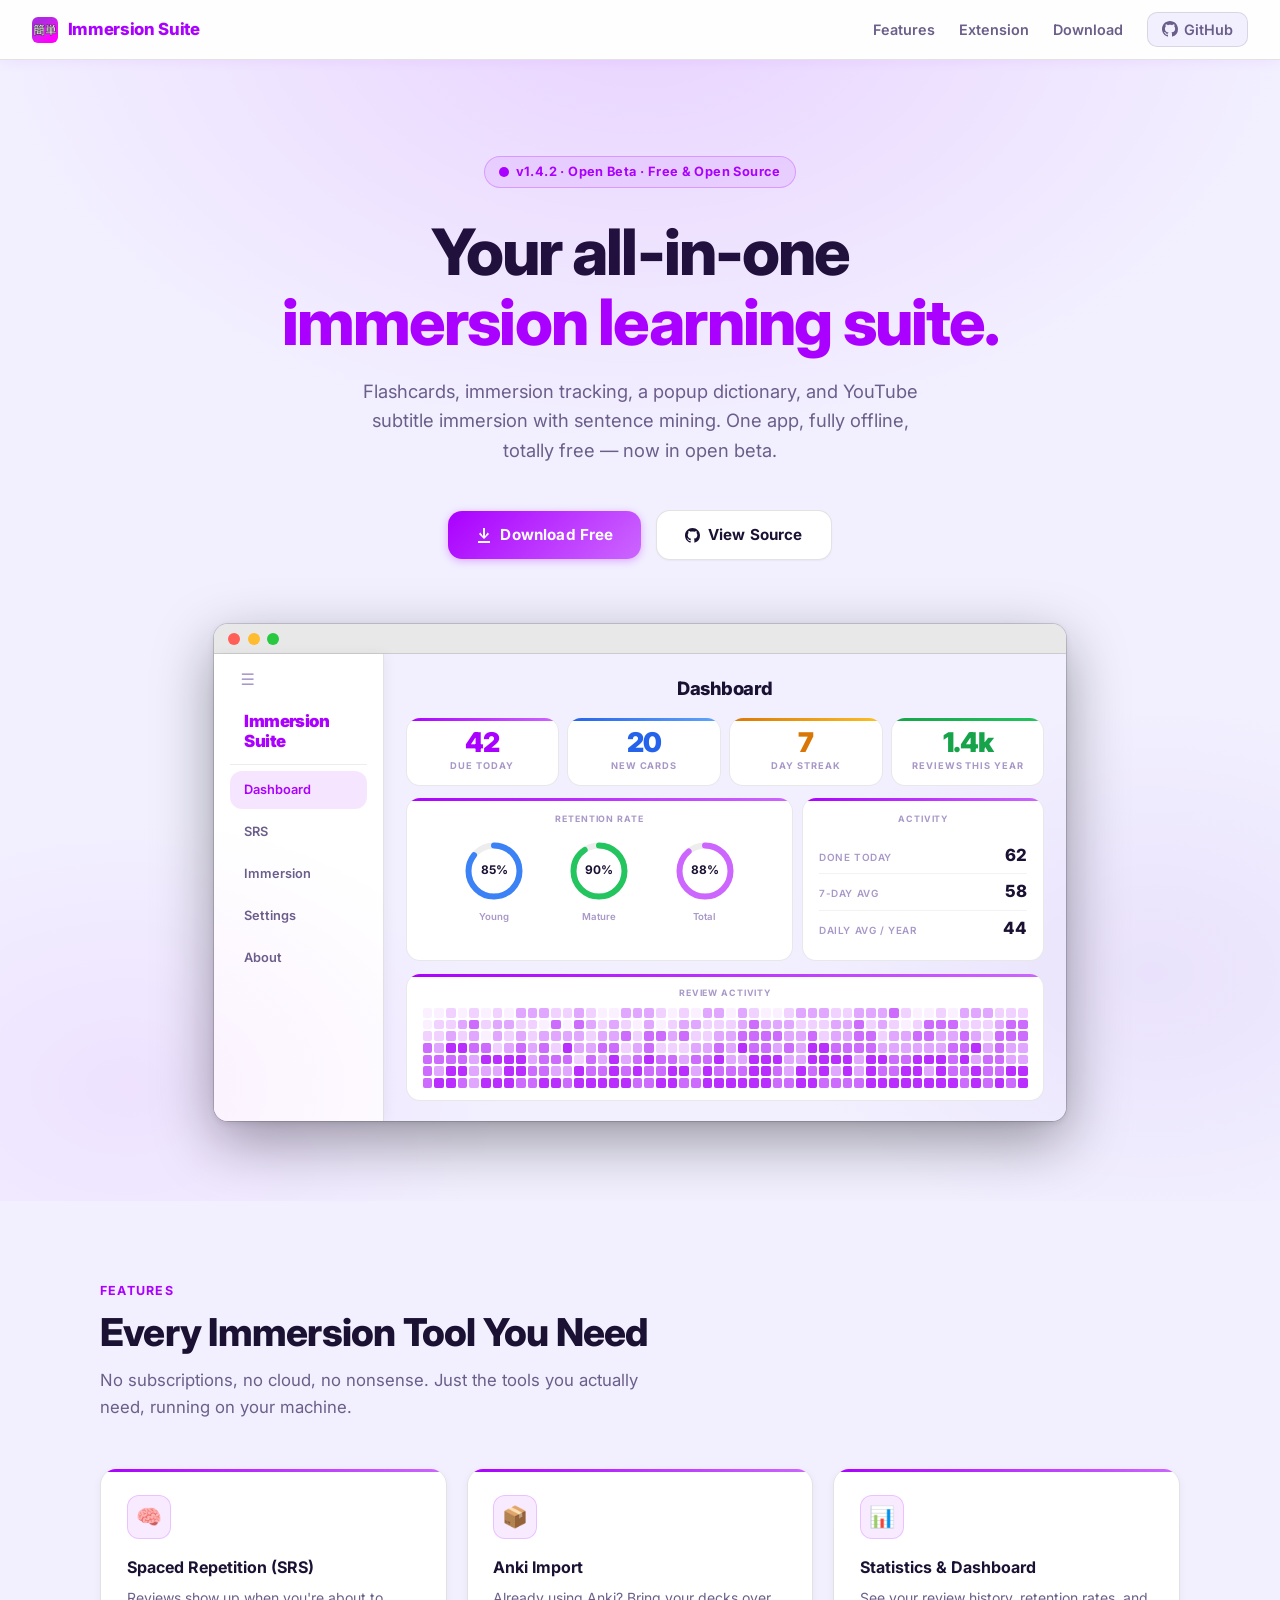
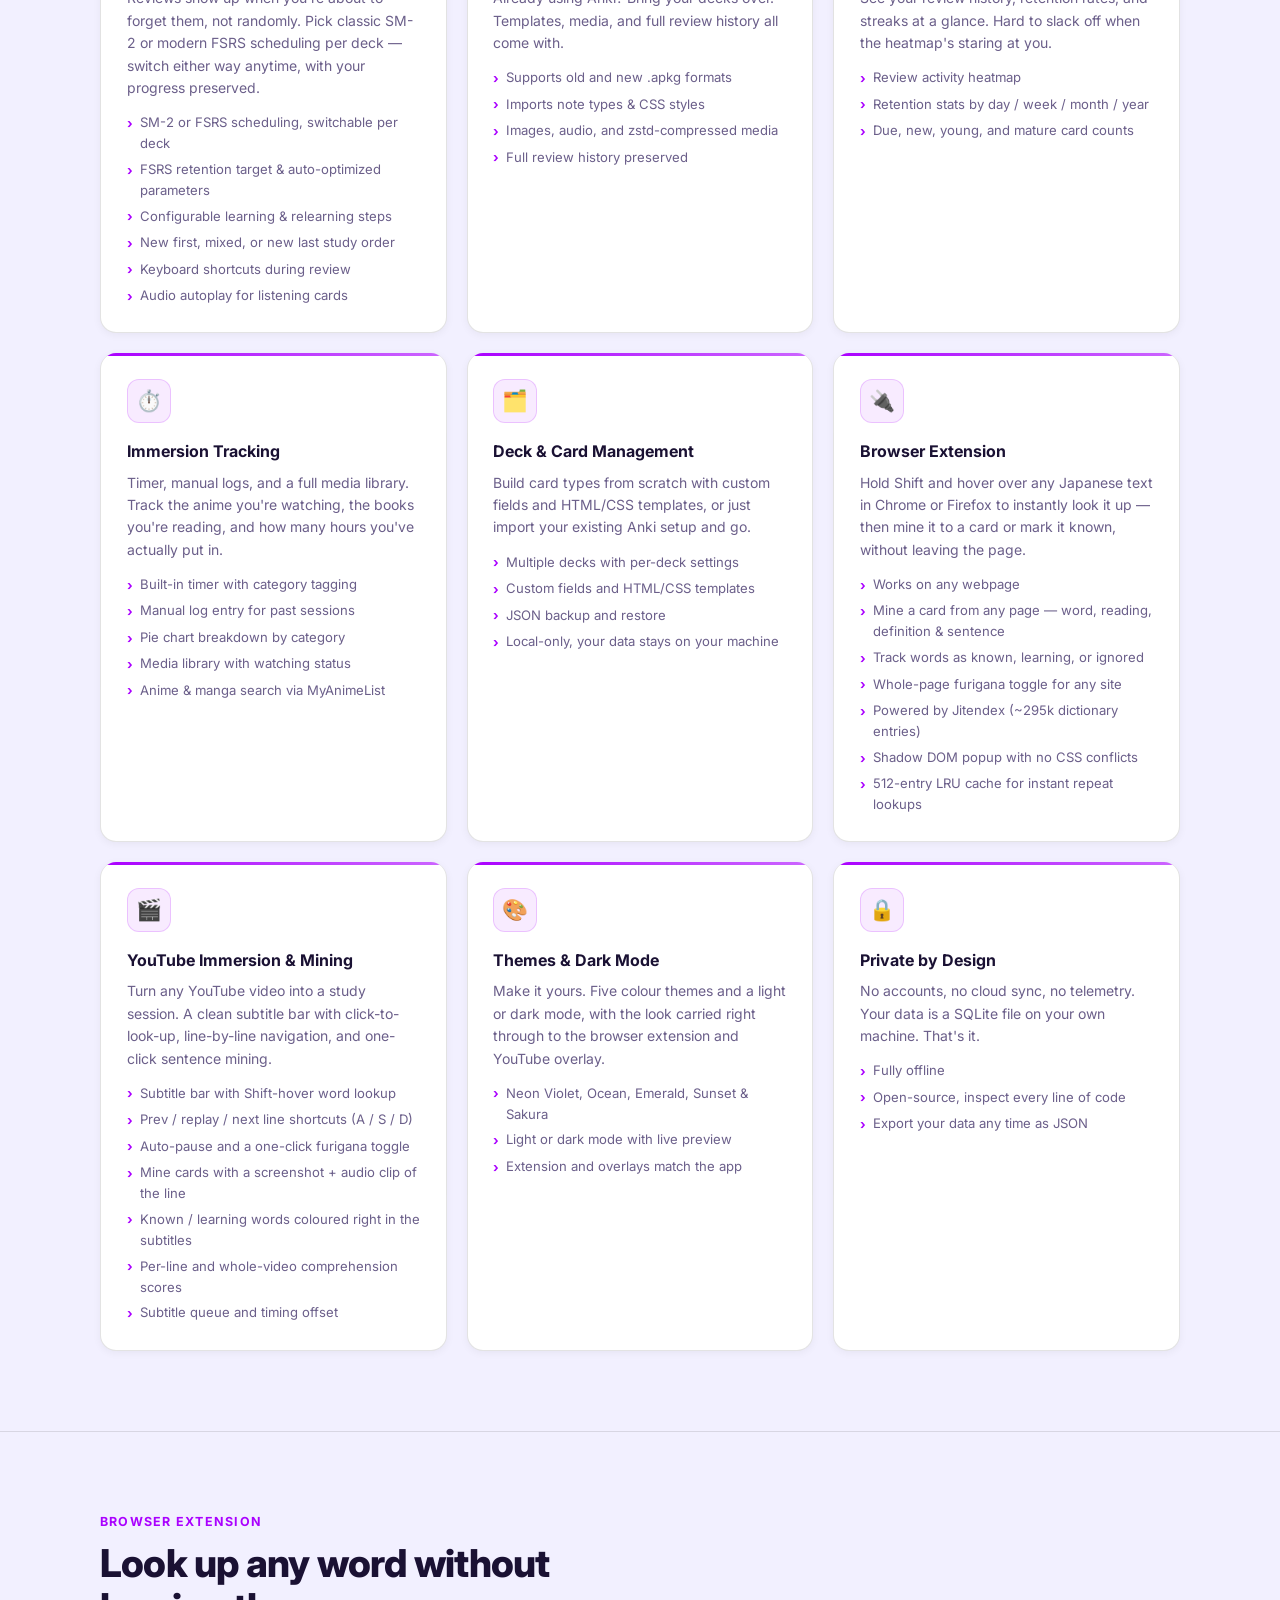
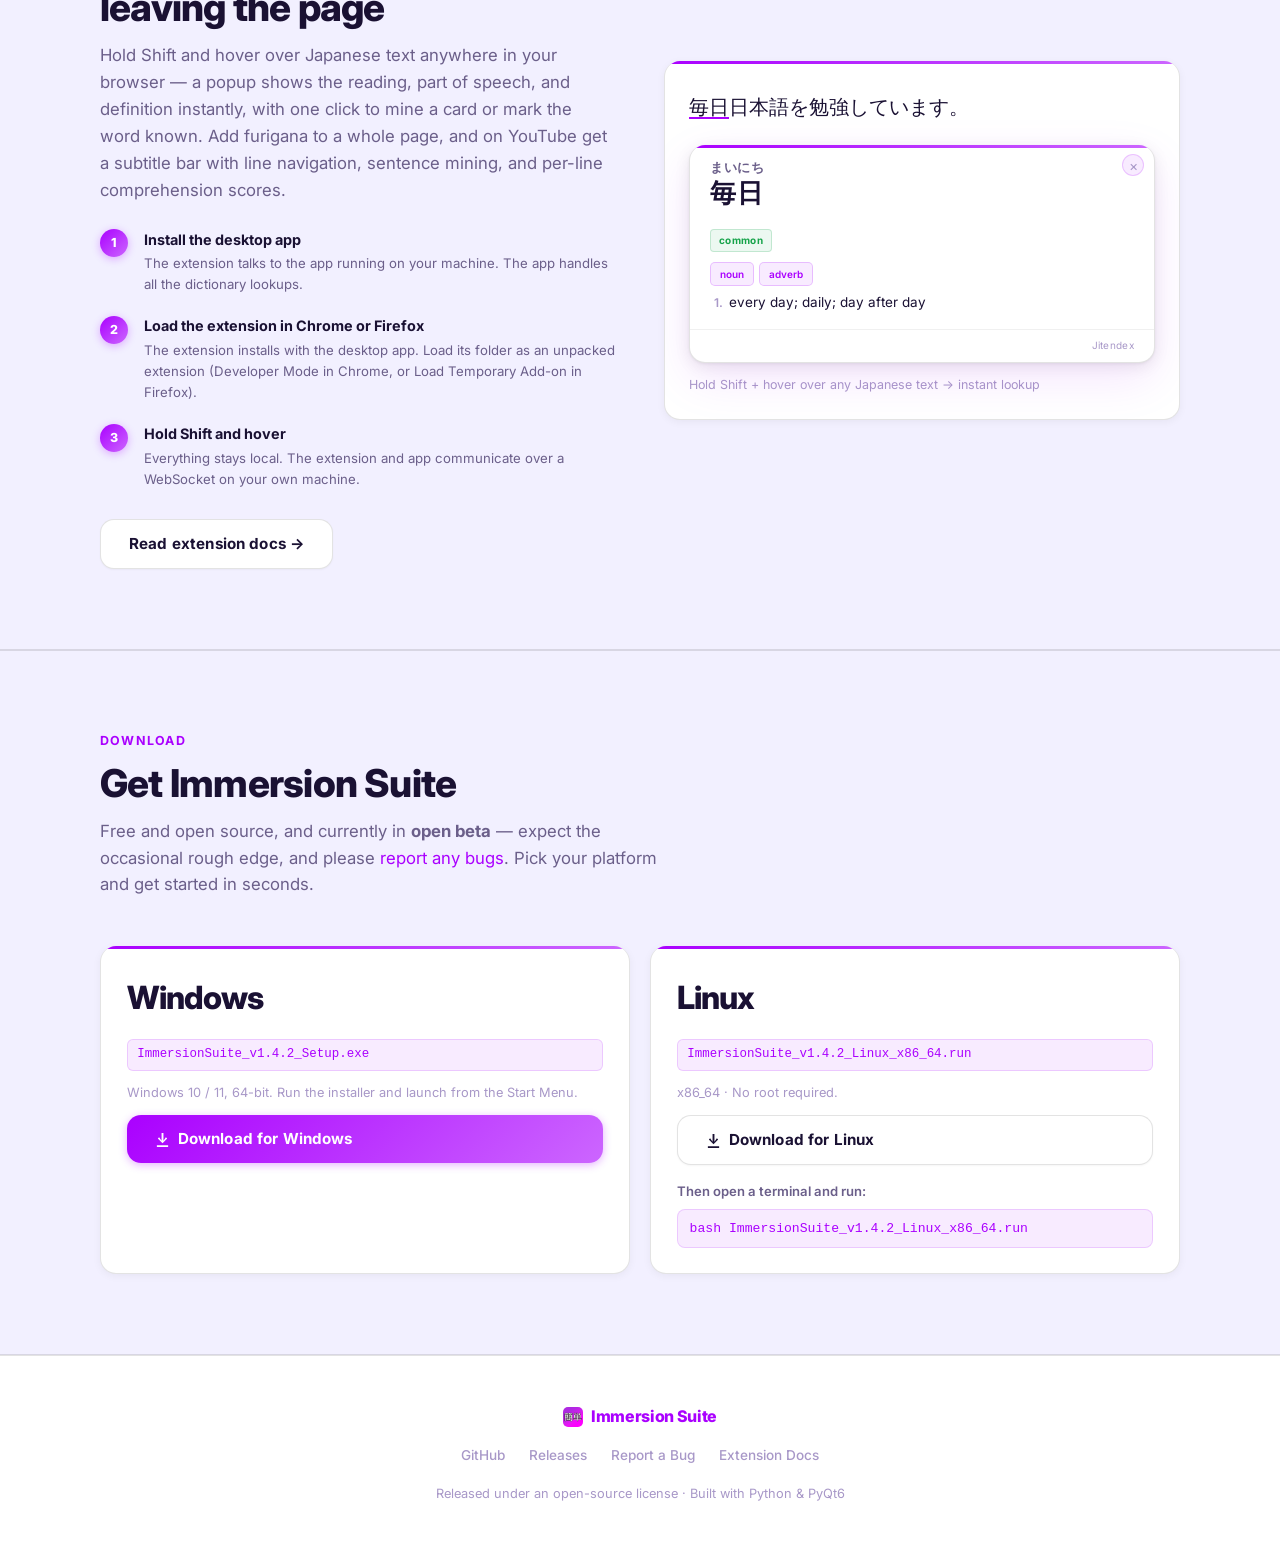
==== commit 9f83e160: "Site: bump landing page to v1.4.2 Update the version badge, download filenames, and release-asset UR" ====
--- a/docs/index.html
+++ b/docs/index.html
@@ -1,5 +1,5 @@
 <!DOCTYPE html>
-<!-- deploy check: v1.4.1 -->
+<!-- deploy check: v1.4.2 -->
 <html lang="en">
 <head>
   <meta charset="UTF-8" />
@@ -1018,7 +1018,7 @@
     <svg width="10" height="10" viewBox="0 0 10 10" fill="currentColor" aria-hidden="true">
       <circle cx="5" cy="5" r="5"/>
     </svg>
-    v1.4.1 · Open Beta · Free &amp; Open Source
+    v1.4.2 · Open Beta · Free &amp; Open Source
   </div>
 
   <h1>Your all-in-one<br><span>immersion learning suite.</span></h1>
@@ -1404,9 +1404,9 @@
       <div class="download-card">
         <div class="dl-platform">Windows
         </div>
-        <div class="dl-file">ImmersionSuite_v1.4.1_Setup.exe</div>
+        <div class="dl-file">ImmersionSuite_v1.4.2_Setup.exe</div>
         <p class="dl-note">Windows 10 / 11, 64-bit. Run the installer and launch from the Start Menu.</p>
-        <a class="btn btn-primary" href="https://github.com/Mezuna-dev/Immersion-Suite/releases/latest/download/ImmersionSuite_v1.4.1_Setup.exe">
+        <a class="btn btn-primary" href="https://github.com/Mezuna-dev/Immersion-Suite/releases/latest/download/ImmersionSuite_v1.4.2_Setup.exe">
           <svg width="15" height="15" viewBox="0 0 16 16" fill="currentColor" aria-hidden="true">
             <path d="M8 12l-5-5 1.4-1.4L7 9.2V1h2v8.2l2.6-3.6L13 7l-5 5zm-6 2h12v2H2v-2z"/>
           </svg>
@@ -1416,9 +1416,9 @@
 
       <div class="download-card">
         <div class="dl-platform">Linux</div>
-        <div class="dl-file">ImmersionSuite_v1.4.1_Linux_x86_64.run</div>
+        <div class="dl-file">ImmersionSuite_v1.4.2_Linux_x86_64.run</div>
         <p class="dl-note">x86_64 · No root required.</p>
-        <a class="btn btn-secondary" href="https://github.com/Mezuna-dev/Immersion-Suite/releases/latest/download/ImmersionSuite_v1.4.1_Linux_x86_64.run">
+        <a class="btn btn-secondary" href="https://github.com/Mezuna-dev/Immersion-Suite/releases/latest/download/ImmersionSuite_v1.4.2_Linux_x86_64.run">
           <svg width="15" height="15" viewBox="0 0 16 16" fill="currentColor" aria-hidden="true">
             <path d="M8 12l-5-5 1.4-1.4L7 9.2V1h2v8.2l2.6-3.6L13 7l-5 5zm-6 2h12v2H2v-2z"/>
           </svg>
@@ -1426,7 +1426,7 @@
         </a>
         <div style="margin-top:0.25rem;">
           <p style="font-size:0.82rem;font-weight:600;color:var(--text-2);margin-bottom:0.4rem;">Then open a terminal and run:</p>
-          <code style="font-size:0.82rem;color:var(--accent);background:var(--accent-dim);border:1px solid rgba(170,0,255,0.15);border-radius:8px;padding:0.5rem 0.75rem;display:block;word-break:break-all;">bash ImmersionSuite_v1.4.1_Linux_x86_64.run</code>
+          <code style="font-size:0.82rem;color:var(--accent);background:var(--accent-dim);border:1px solid rgba(170,0,255,0.15);border-radius:8px;padding:0.5rem 0.75rem;display:block;word-break:break-all;">bash ImmersionSuite_v1.4.2_Linux_x86_64.run</code>
         </div>
       </div>
     </div>
